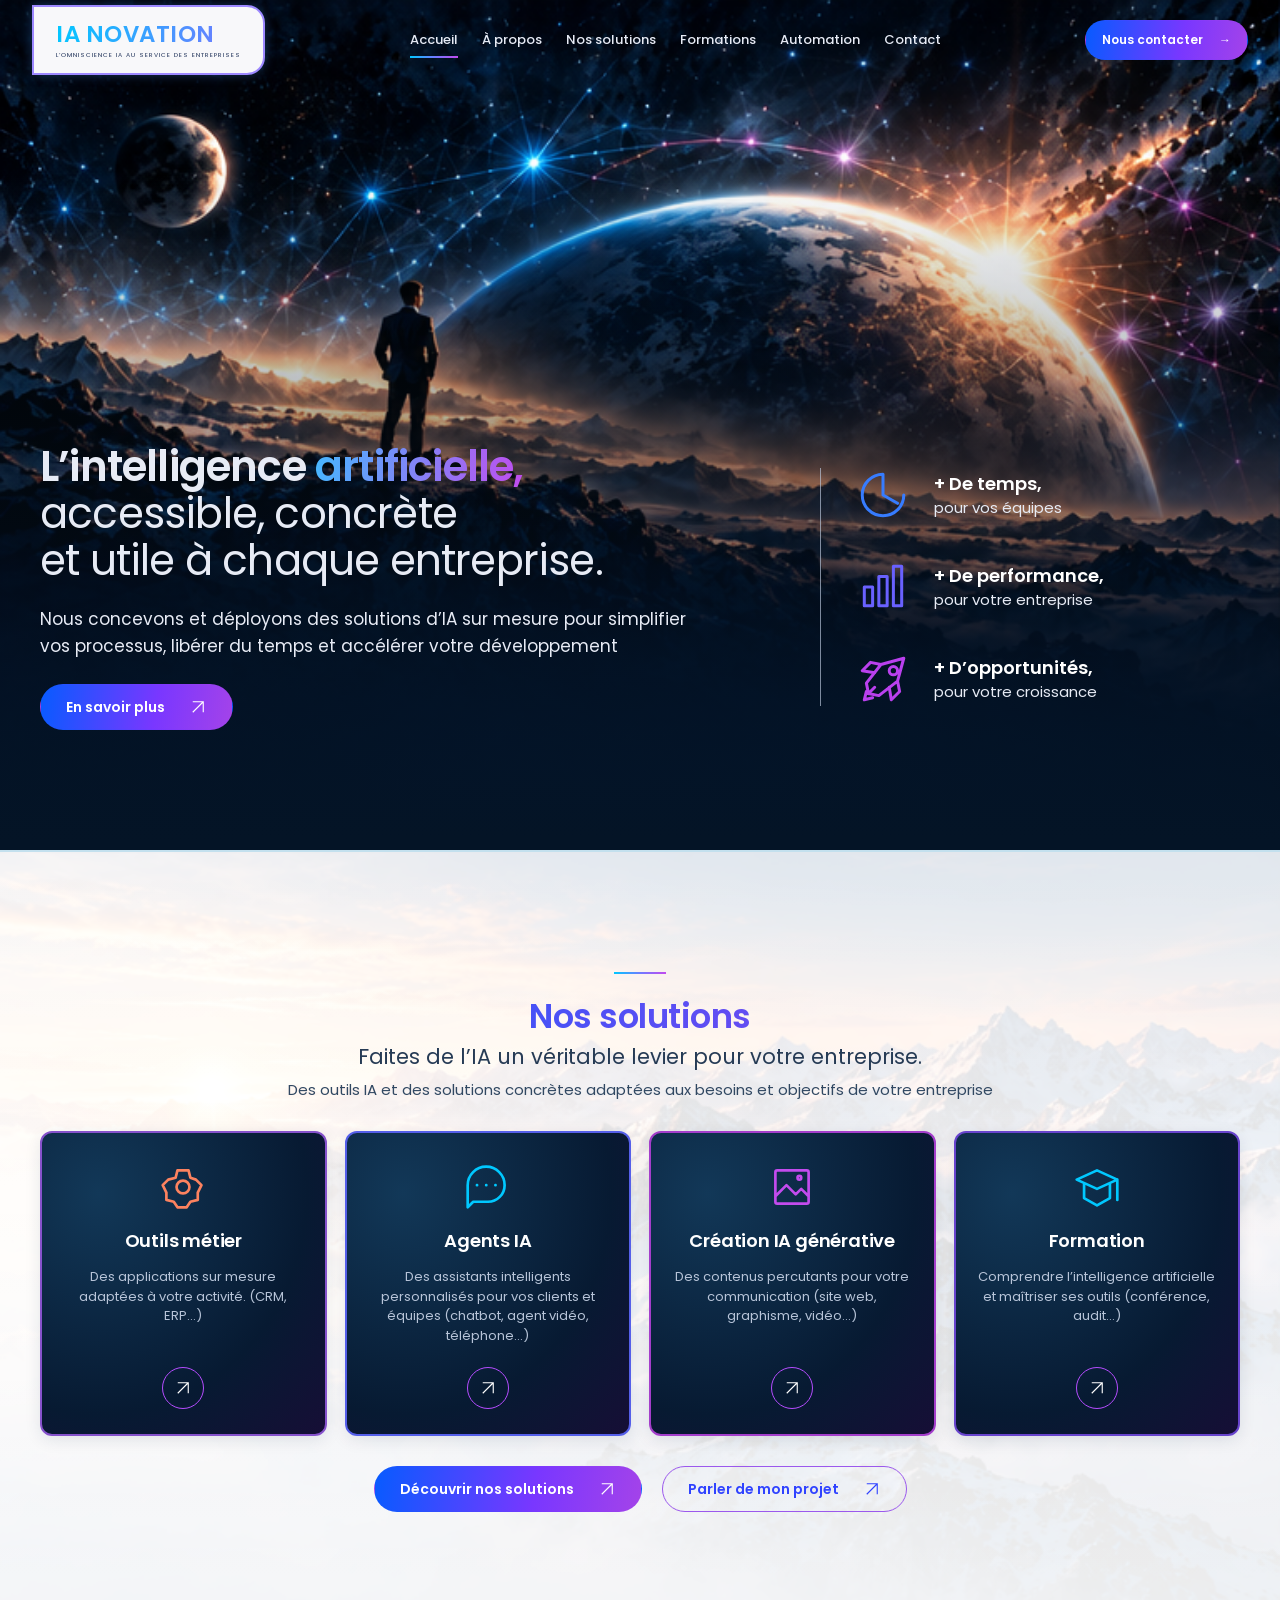
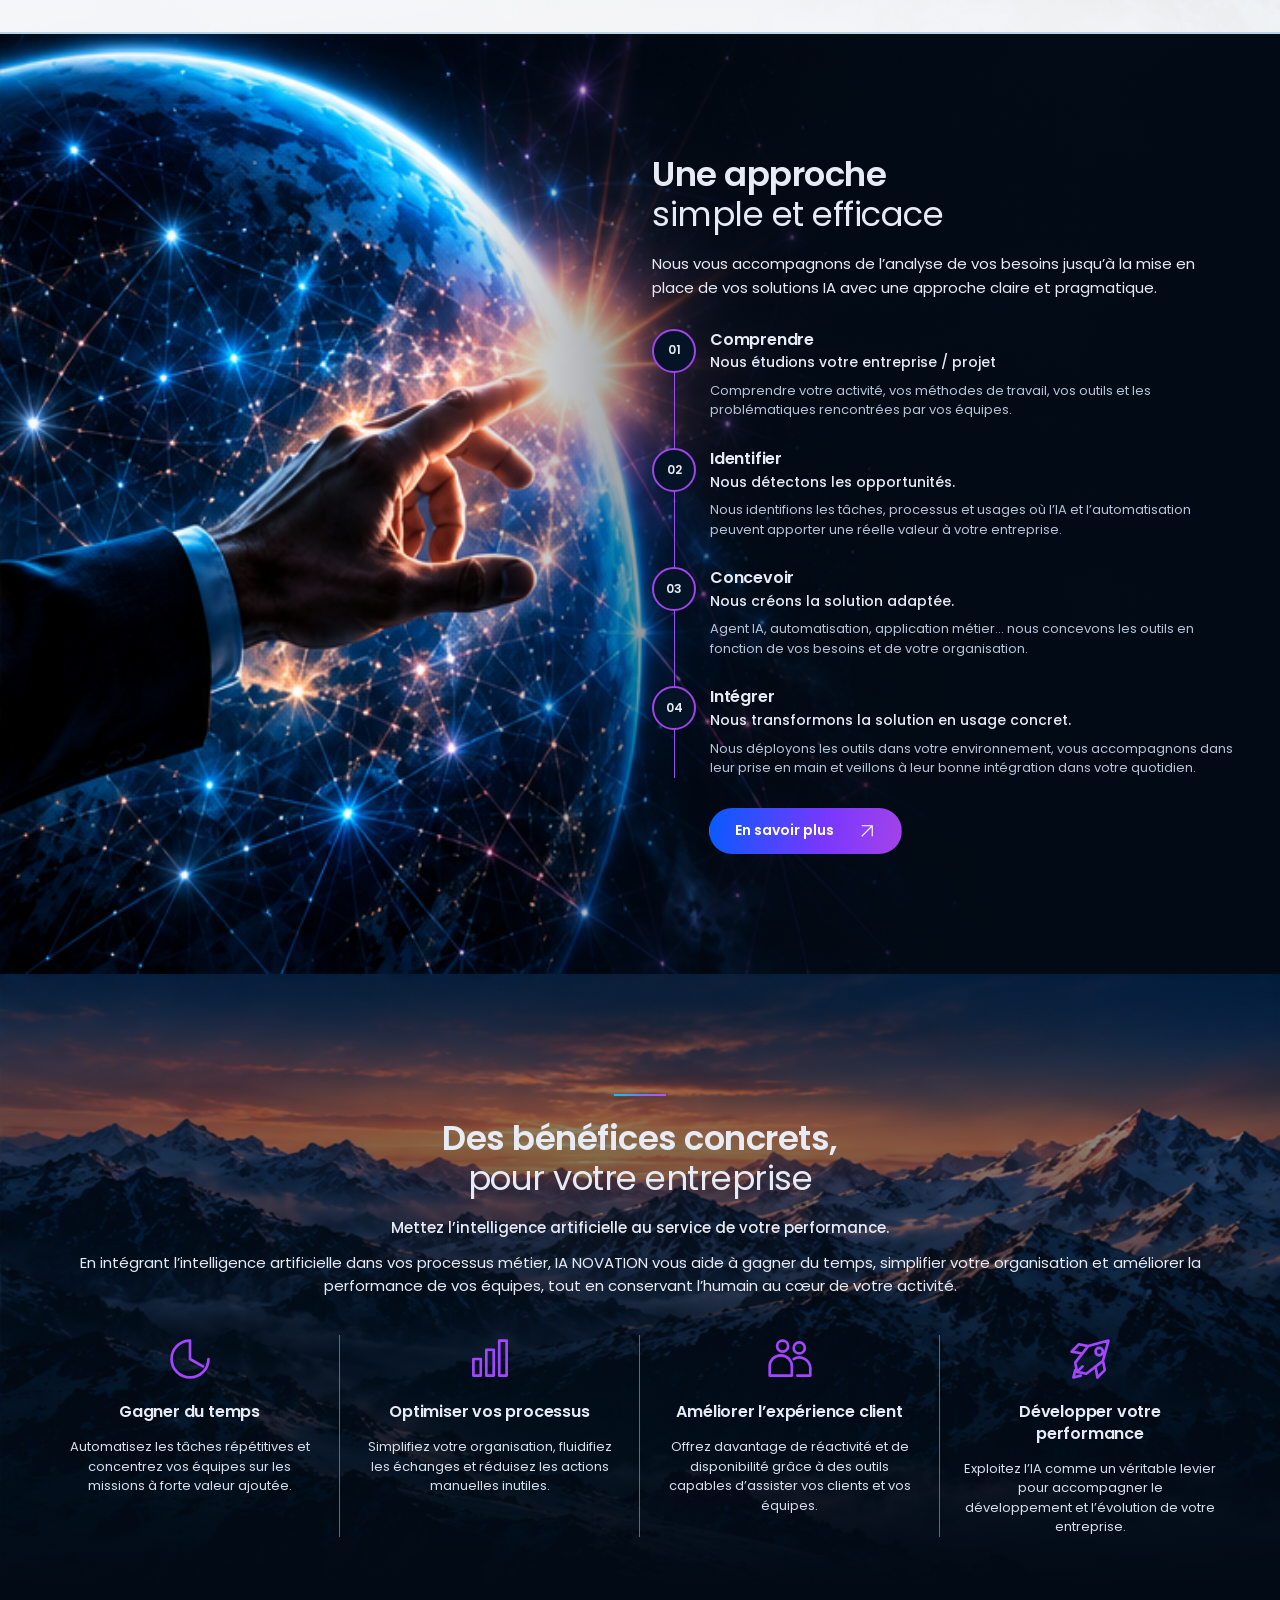
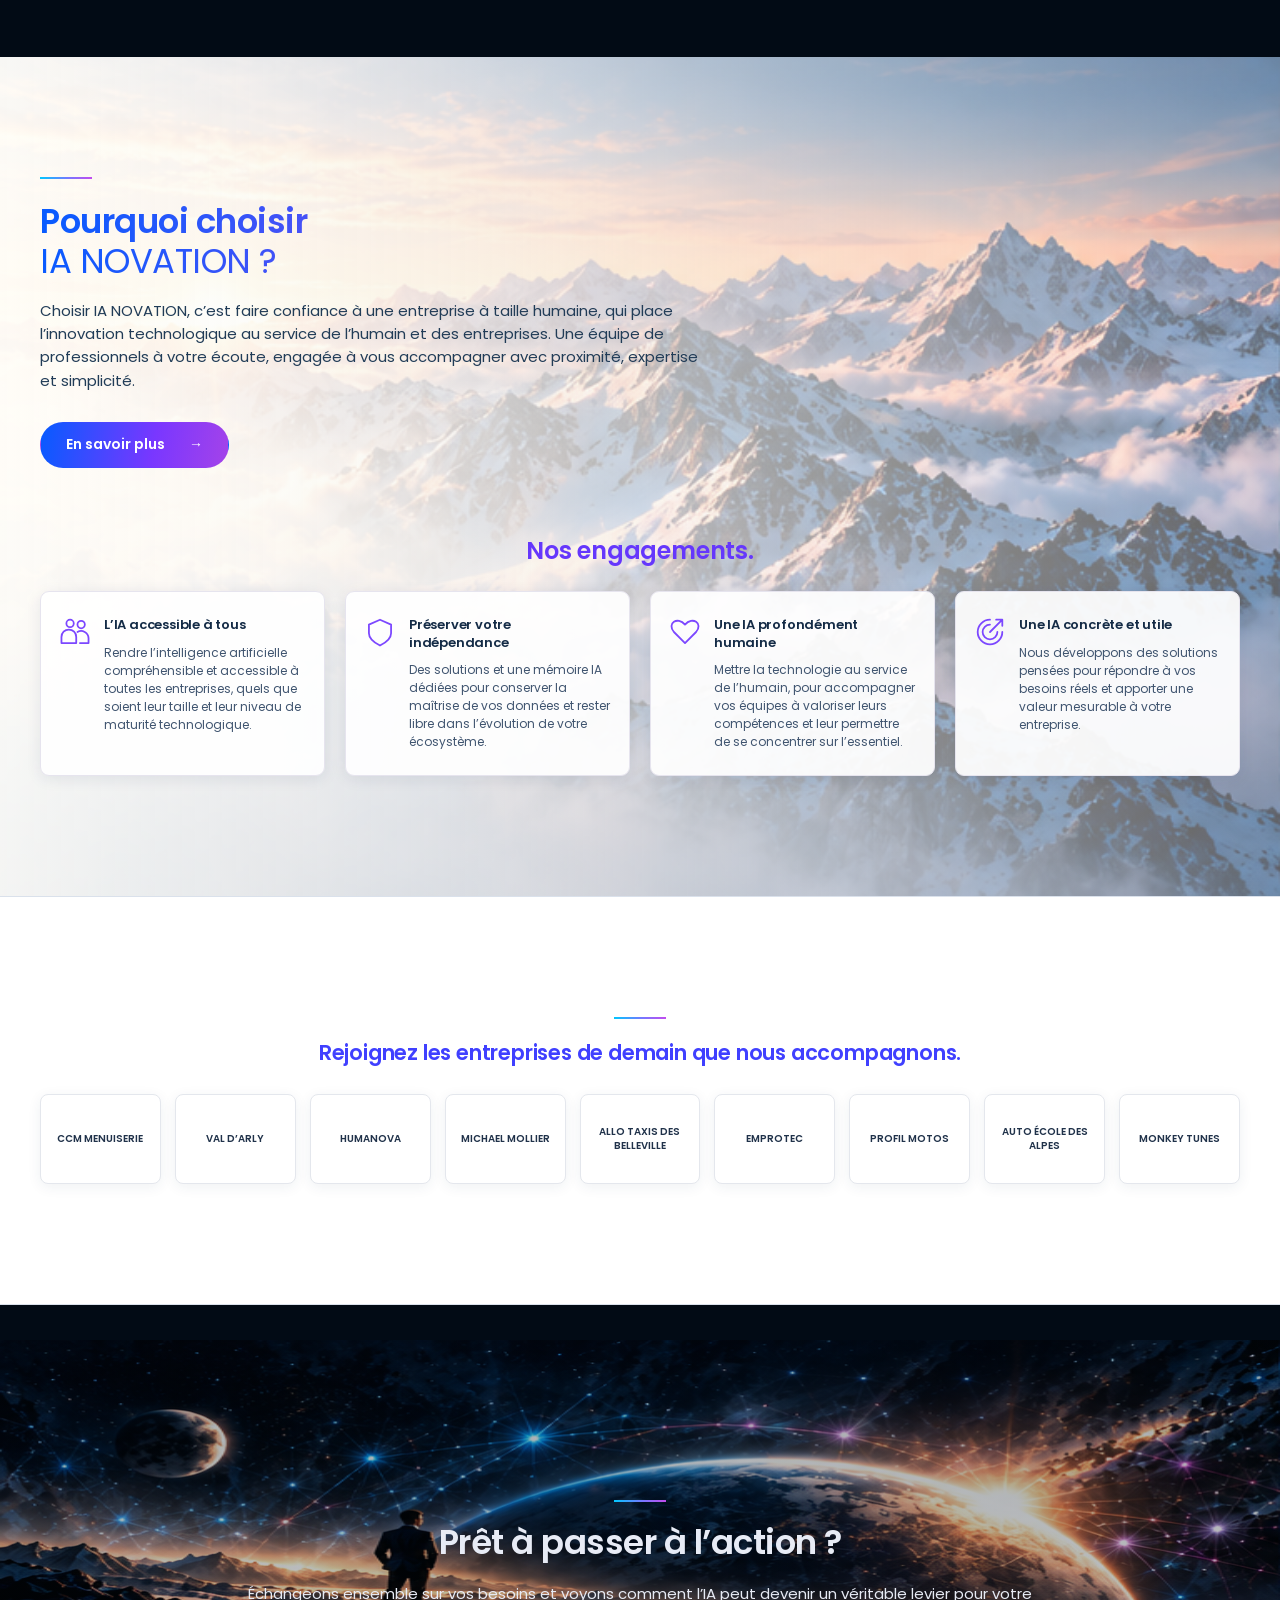
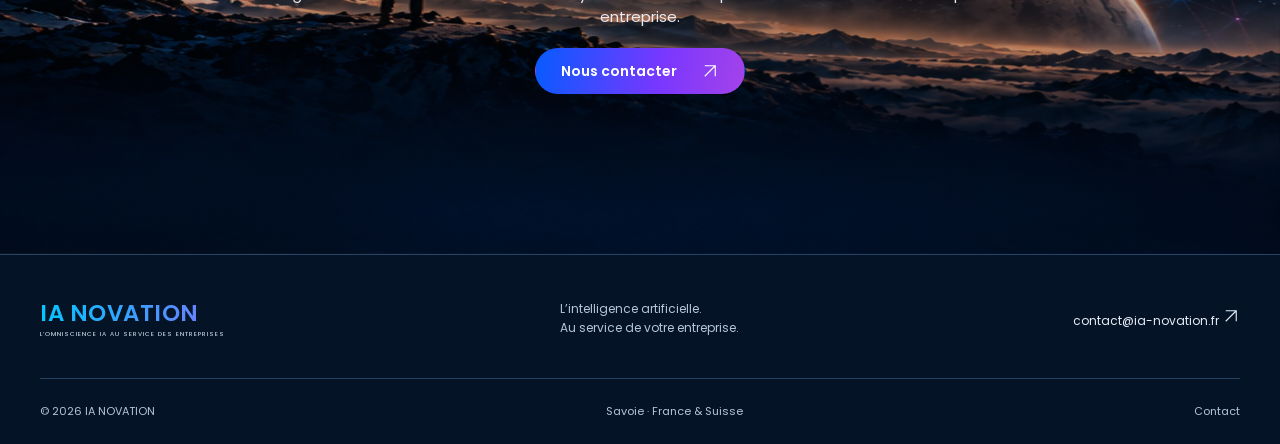
==== index.html @ 4956f812 "Create IA NOVATION website and prepare static hosting" ====
<!doctype html><html lang="fr"><head><meta charset="utf-8"><meta name="viewport" content="width=device-width,initial-scale=1"><meta name="theme-color" content="#041426"><meta name="description" content="IA NOVATION : solutions d’intelligence artificielle, agents IA, applications métier et formations. Une équipe en Savoie pour la France et la Suisse."><title>Accueil — IA NOVATION</title><link rel="icon" href="assets/favicon.svg" type="image/svg+xml"><link rel="stylesheet" href="style.css"><script src="app.js" defer></script></head><body class="home-page"><a class="skip" href="#contenu">Aller au contenu</a><header><div class="header-inner wrap"><a href="index.html" class="brand" aria-label="IA NOVATION — Accueil"><span class="brand-name">IA NOVATION<small>L’OMNISCIENCE IA AU SERVICE DES ENTREPRISES</small></span></a><button class="menu-toggle" aria-expanded="false" aria-controls="navigation">Menu <span aria-hidden="true">☰</span></button><nav id="navigation" aria-label="Navigation principale"><a href="index.html" aria-current="page">Accueil</a><a href="a-propos.html" >À propos</a><a href="solutions.html" >Nos solutions</a><a href="formation.html" >Formations</a><a href="solutions.html#outils">Automation</a><a href="contact.html" >Contact</a></nav><a class="header-cta button" href="contact.html">Nous contacter <span aria-hidden="true">→</span></a></div></header><main id="contenu"><section class="hero wrap"><div class="hero-copy"><div class="hero-text"><h1><strong>L’intelligence <span>artificielle,</span></strong><br>accessible, concrète<br>et utile à chaque entreprise.</h1><p class="lead">Nous concevons et déployons des solutions d’IA sur mesure pour simplifier vos processus, libérer du temps et accélérer votre développement</p><div class="actions"><a class="button " href="a-propos.html">En savoir plus<span><svg aria-hidden="true" viewBox="0 0 24 24" width="18" height="18" fill="none" stroke="currentColor" stroke-width="1.5"><path d="M5 19 19 5M5 5h14v14"/></svg></span></a></div></div><div class="hero-promises"><p><svg class="line-icon" aria-hidden="true" viewBox="-1 -1 26 26" fill="none" stroke="currentColor" stroke-width="1.45" stroke-linecap="round" stroke-linejoin="round"><path d="M22 12a10 10 0 1 1-10-10 M12 2v10l7 4"/></svg><span><b>+ De temps,</b> pour vos équipes</span></p><p><svg class="line-icon" aria-hidden="true" viewBox="-1 -1 26 26" fill="none" stroke="currentColor" stroke-width="1.45" stroke-linecap="round" stroke-linejoin="round"><path d="M3 21V12h4v9H3Z M10 21V7h4v14h-4Z M17 21V2h4v19h-4Z"/></svg><span><b>+ De performance,</b> pour votre entreprise</span></p><p><svg class="line-icon" aria-hidden="true" viewBox="-1 -1 26 26" fill="none" stroke="currentColor" stroke-width="1.45" stroke-linecap="round" stroke-linejoin="round"><path d="M8 16 5 19l-1-5 7-9 11-3-3 11-9 7-5-1 3-3Z M15 8a2 2 0 1 0 4 0 2 2 0 0 0-4 0Z M7 21l-4 1 1-4 M11 5 6 4 2 8l6 1 M19 13l1 5-4 4-1-6"/></svg><span><b>+ D’opportunités,</b> pour votre croissance</span></p></div></div></section><section class="section wrap" id="solutions"><div class="section-heading"><span class="section-rule" aria-hidden="true"></span><h2>Nos solutions</h2><p class="section-subtitle">Faites de l’IA un véritable levier pour votre entreprise.</p></div><p class="intro">Des outils IA et des solutions concrètes adaptées aux besoins et objectifs de votre entreprise</p><div class="solution-grid"><a class="solution-card" href="solutions.html#outils"><svg class="line-icon" aria-hidden="true" viewBox="-1 -1 26 26" fill="none" stroke="currentColor" stroke-width="1.45" stroke-linecap="round" stroke-linejoin="round"><path d="M9 3h6l1 4 3 1 3 3-2 4v4l-4 1-2 3H9l-2-3-4-1v-4L1 11l3-3 4-1 1-4Z M15.5 12a3.5 3.5 0 1 1-7 0 3.5 3.5 0 0 1 7 0Z"/></svg><h3>Outils métier</h3><p>Des applications sur mesure adaptées à votre activité. (CRM, ERP…)</p><span class="circle-arrow"><svg aria-hidden="true" viewBox="0 0 24 24" width="18" height="18" fill="none" stroke="currentColor" stroke-width="1.5"><path d="M5 19 19 5M5 5h14v14"/></svg></span></a><a class="solution-card" href="solutions.html#agents"><svg class="line-icon" aria-hidden="true" viewBox="-1 -1 26 26" fill="none" stroke="currentColor" stroke-width="1.45" stroke-linecap="round" stroke-linejoin="round"><path d="M21 11a9 9 0 0 1-9 9H4l-3 3V11a10 10 0 0 1 20 0Z M6 11h.1 M11 11h.1 M16 11h.1"/></svg><h3>Agents IA</h3><p>Des assistants intelligents personnalisés pour vos clients et équipes (chatbot, agent vidéo, téléphone…)</p><span class="circle-arrow"><svg aria-hidden="true" viewBox="0 0 24 24" width="18" height="18" fill="none" stroke="currentColor" stroke-width="1.5"><path d="M5 19 19 5M5 5h14v14"/></svg></span></a><a class="solution-card" href="solutions.html#creation"><svg class="line-icon" aria-hidden="true" viewBox="-1 -1 26 26" fill="none" stroke="currentColor" stroke-width="1.45" stroke-linecap="round" stroke-linejoin="round"><path d="M4 3h16a1 1 0 0 1 1 1v16a1 1 0 0 1-1 1H4a1 1 0 0 1-1-1V4a1 1 0 0 1 1-1Z M3 17l6-6 5 5 3-3 4 4 M17 7a1 1 0 1 1-2 0 1 1 0 0 1 2 0Z"/></svg><h3>Création IA générative</h3><p>Des contenus percutants pour votre communication (site web, graphisme, vidéo…)</p><span class="circle-arrow"><svg aria-hidden="true" viewBox="0 0 24 24" width="18" height="18" fill="none" stroke="currentColor" stroke-width="1.5"><path d="M5 19 19 5M5 5h14v14"/></svg></span></a><a class="solution-card" href="solutions.html"><svg class="line-icon" aria-hidden="true" viewBox="-1 -1 26 26" fill="none" stroke="currentColor" stroke-width="1.45" stroke-linecap="round" stroke-linejoin="round"><path d="M1 8 12 3l11 5-11 5L1 8Z M5 10v8l7 4 7-4v-8 M23 8v11"/></svg><h3>Formation</h3><p>Comprendre l’intelligence artificielle et maîtriser ses outils (conférence, audit…)</p><span class="circle-arrow"><svg aria-hidden="true" viewBox="0 0 24 24" width="18" height="18" fill="none" stroke="currentColor" stroke-width="1.5"><path d="M5 19 19 5M5 5h14v14"/></svg></span></a></div><div class="actions"><a class="button " href="solutions.html">Découvrir nos solutions<span><svg aria-hidden="true" viewBox="0 0 24 24" width="18" height="18" fill="none" stroke="currentColor" stroke-width="1.5"><path d="M5 19 19 5M5 5h14v14"/></svg></span></a><a class="button secondary" href="contact.html">Parler de mon projet<span><svg aria-hidden="true" viewBox="0 0 24 24" width="18" height="18" fill="none" stroke="currentColor" stroke-width="1.5"><path d="M5 19 19 5M5 5h14v14"/></svg></span></a></div></section><section class="section wrap" id="approche"><div class="approach-copy"><div class="section-heading"><h2><strong>Une approche</strong><br>simple et efficace</h2></div><p class="intro">Nous vous accompagnons de l’analyse de vos besoins jusqu’à la mise en place de vos solutions IA avec une approche claire et pragmatique.</p><div class="cards steps"><article class="card"><span class="step-index">01</span><h3>Comprendre</h3><h4>Nous étudions votre entreprise / projet</h4><p class="card-text">Comprendre votre activité, vos méthodes de travail, vos outils et les problématiques rencontrées par vos équipes.</p></article><article class="card"><span class="step-index">02</span><h3>Identifier</h3><h4>Nous détectons les opportunités.</h4><p class="card-text">Nous identifions les tâches, processus et usages où l’IA et l’automatisation peuvent apporter une réelle valeur à votre entreprise.</p></article><article class="card"><span class="step-index">03</span><h3>Concevoir</h3><h4>Nous créons la solution adaptée.</h4><p class="card-text">Agent IA, automatisation, application métier… nous concevons les outils en fonction de vos besoins et de votre organisation.</p></article><article class="card"><span class="step-index">04</span><h3>Intégrer</h3><h4>Nous transformons la solution en usage concret.</h4><p class="card-text">Nous déployons les outils dans votre environnement, vous accompagnons dans leur prise en main et veillons à leur bonne intégration dans votre quotidien.</p></article></div><div class="actions"><a class="button " href="a-propos.html">En savoir plus<span><svg aria-hidden="true" viewBox="0 0 24 24" width="18" height="18" fill="none" stroke="currentColor" stroke-width="1.5"><path d="M5 19 19 5M5 5h14v14"/></svg></span></a></div></div></section><section class="section wrap" id="benefices"><div class="section-heading"><span class="section-rule" aria-hidden="true"></span><h2><strong>Des bénéfices concrets,</strong><br>pour votre entreprise</h2></div><p class="intro">Mettez l’intelligence artificielle au service de votre performance.</p><p class="intro">En intégrant l’intelligence artificielle dans vos processus métier, IA NOVATION vous aide à gagner du temps, simplifier votre organisation et améliorer la performance de vos équipes, tout en conservant l’humain au cœur de votre activité.</p><div class="cards "><article class="card"><svg class="line-icon" aria-hidden="true" viewBox="-1 -1 26 26" fill="none" stroke="currentColor" stroke-width="1.45" stroke-linecap="round" stroke-linejoin="round"><path d="M22 12a10 10 0 1 1-10-10 M12 2v10l7 4"/></svg><h3>Gagner du temps</h3><p class="card-text">Automatisez les tâches répétitives et concentrez vos équipes sur les missions à forte valeur ajoutée.</p></article><article class="card"><svg class="line-icon" aria-hidden="true" viewBox="-1 -1 26 26" fill="none" stroke="currentColor" stroke-width="1.45" stroke-linecap="round" stroke-linejoin="round"><path d="M3 21V12h4v9H3Z M10 21V7h4v14h-4Z M17 21V2h4v19h-4Z"/></svg><h3>Optimiser vos processus</h3><p class="card-text">Simplifiez votre organisation, fluidifiez les échanges et réduisez les actions manuelles inutiles.</p></article><article class="card"><svg class="line-icon" aria-hidden="true" viewBox="-1 -1 26 26" fill="none" stroke="currentColor" stroke-width="1.45" stroke-linecap="round" stroke-linejoin="round"><path d="M8 8a3 3 0 1 0 0-6 3 3 0 0 0 0 6Z M17 9a3 3 0 1 0 0-6 3 3 0 0 0 0 6Z M1 21v-5a6 6 0 0 1 12 0v5H1Z M14 12a6 6 0 0 1 9 5v4h-7"/></svg><h3>Améliorer l’expérience client</h3><p class="card-text">Offrez davantage de réactivité et de disponibilité grâce à des outils capables d’assister vos clients et vos équipes.</p></article><article class="card"><svg class="line-icon" aria-hidden="true" viewBox="-1 -1 26 26" fill="none" stroke="currentColor" stroke-width="1.45" stroke-linecap="round" stroke-linejoin="round"><path d="M8 16 5 19l-1-5 7-9 11-3-3 11-9 7-5-1 3-3Z M15 8a2 2 0 1 0 4 0 2 2 0 0 0-4 0Z M7 21l-4 1 1-4 M11 5 6 4 2 8l6 1 M19 13l1 5-4 4-1-6"/></svg><h3>Développer votre performance</h3><p class="card-text">Exploitez l’IA comme un véritable levier pour accompagner le développement et l’évolution de votre entreprise.</p></article></div></section><section class="section wrap" id="engagements"><div class="why-intro"><div class="section-heading"><span class="section-rule" aria-hidden="true"></span><h2><strong>Pourquoi choisir</strong><br>IA NOVATION ?</h2></div><p class="intro">Choisir IA NOVATION, c’est faire confiance à une entreprise à taille humaine, qui place l’innovation technologique au service de l’humain et des entreprises. Une équipe de professionnels à votre écoute, engagée à vous accompagner avec proximité, expertise et simplicité.</p><div class="actions"><a class="button" href="a-propos.html">En savoir plus <span aria-hidden="true">→</span></a></div></div><h3 class="subheading">Nos engagements.</h3><div class="cards "><article class="card"><svg class="line-icon" aria-hidden="true" viewBox="-1 -1 26 26" fill="none" stroke="currentColor" stroke-width="1.45" stroke-linecap="round" stroke-linejoin="round"><path d="M8 8a3 3 0 1 0 0-6 3 3 0 0 0 0 6Z M17 9a3 3 0 1 0 0-6 3 3 0 0 0 0 6Z M1 21v-5a6 6 0 0 1 12 0v5H1Z M14 12a6 6 0 0 1 9 5v4h-7"/></svg><h3>L’IA accessible à tous</h3><p class="card-text">Rendre l’intelligence artificielle compréhensible et accessible à toutes les entreprises, quels que soient leur taille et leur niveau de maturité technologique.</p></article><article class="card"><svg class="line-icon" aria-hidden="true" viewBox="-1 -1 26 26" fill="none" stroke="currentColor" stroke-width="1.45" stroke-linecap="round" stroke-linejoin="round"><path d="M12 2 21 6v7c0 5-5 8-9 10-4-2-9-5-9-10V6l9-4Z"/></svg><h3>Préserver votre indépendance</h3><p class="card-text">Des solutions et une mémoire IA dédiées pour conserver la maîtrise de vos données et rester libre dans l’évolution de votre écosystème.</p></article><article class="card"><svg class="line-icon" aria-hidden="true" viewBox="-1 -1 26 26" fill="none" stroke="currentColor" stroke-width="1.45" stroke-linecap="round" stroke-linejoin="round"><path d="M12 21 3 12C-3 5 6-1 12 6c6-7 15-1 9 6l-9 9Z"/></svg><h3>Une IA profondément humaine</h3><p class="card-text">Mettre la technologie au service de l’humain, pour accompagner vos équipes à valoriser leurs compétences et leur permettre de se concentrer sur l’essentiel.</p></article><article class="card"><svg class="line-icon" aria-hidden="true" viewBox="-1 -1 26 26" fill="none" stroke="currentColor" stroke-width="1.45" stroke-linecap="round" stroke-linejoin="round"><path d="M22 12a10 10 0 1 1-10-10 M18 12a6 6 0 1 1-6-6 M12 12 22 2 M17 2h5v5"/></svg><h3>Une IA concrète et utile</h3><p class="card-text">Nous développons des solutions pensées pour répondre à vos besoins réels et apporter une valeur mesurable à votre entreprise.</p></article></div></section><section class="section wrap" id="references"><div class="section-heading"><span class="section-rule" aria-hidden="true"></span><h2>Rejoignez les entreprises de demain que nous accompagnons.</h2></div><div class="partners"><span>CCM MENUISERIE</span><span>VAL D’ARLY</span><span>HUMANOVA</span><span>MICHAEL MOLLIER</span><span>ALLO TAXIS DES BELLEVILLE</span><span>EMPROTEC</span><span>PROFIL MOTOS</span><span>AUTO ÉCOLE DES ALPES</span><span>MONKEY TUNES</span></div></section><section class="cta wrap"><span class="section-rule" aria-hidden="true"></span><h2>Prêt à passer à l’action ?</h2><p class="intro">Échangeons ensemble sur vos besoins et voyons comment l’IA peut devenir un véritable levier pour votre entreprise.</p><a class="button " href="contact.html">Nous contacter<span><svg aria-hidden="true" viewBox="0 0 24 24" width="18" height="18" fill="none" stroke="currentColor" stroke-width="1.5"><path d="M5 19 19 5M5 5h14v14"/></svg></span></a></section></main><footer class="wrap"><div class="footer-top"><a class="brand" href="index.html"><span class="brand-name">IA NOVATION<small>L’OMNISCIENCE IA AU SERVICE DES ENTREPRISES</small></span></a><p>L’intelligence artificielle.<br>Au service de votre entreprise.</p><a href="mailto:contact@ia-novation.fr">contact@ia-novation.fr <svg aria-hidden="true" viewBox="0 0 24 24" width="18" height="18" fill="none" stroke="currentColor" stroke-width="1.5"><path d="M5 19 19 5M5 5h14v14"/></svg></a></div><div class="footer-bottom"><span>© 2026 IA NOVATION</span><span>Savoie · France & Suisse</span><a href="contact.html">Contact</a></div></footer></body></html>
---- style.css ----
@font-face{font-family:Poppins;src:url(assets/poppins-latin-400-normal.woff2) format('woff2');font-weight:400;font-display:swap}@font-face{font-family:Poppins;src:url(assets/poppins-latin-500-normal.woff2) format('woff2');font-weight:500;font-display:swap}@font-face{font-family:Poppins;src:url(assets/poppins-latin-600-normal.woff2) format('woff2');font-weight:600;font-display:swap}
:root{--atlas:url(assets/background-atlas.png);--navy:#041426;--secondary:#071b3c;--text:#e7ebf5;--muted:#b7c4d8;--gradient:linear-gradient(105deg,#00c8ff,#7776ff 55%,#c34bee);--button:linear-gradient(100deg,#075bff,#7937ff 60%,#a443e9)}*{box-sizing:border-box}html{scroll-behavior:smooth;scroll-padding-top:20px}body{margin:0;background:var(--navy);color:var(--text);font:400 15px/1.55 Poppins,sans-serif}a{color:inherit;text-decoration:none}button,input,select,textarea{font:inherit}a,button{-webkit-tap-highlight-color:transparent}a:focus-visible,button:focus-visible,input:focus-visible,select:focus-visible,textarea:focus-visible{outline:3px solid #00c8ff;outline-offset:4px}h1,h2,h3,h4,h5,h6,p{margin:0}h1,h2,h3{font-weight:600;color:inherit}h1{font-size:42px;line-height:1.12;letter-spacing:-.8px}h2{font-size:34px;line-height:1.18;letter-spacing:-.5px}h3{font-size:18px;line-height:1.35;letter-spacing:-.2px}h4{font-weight:500;font-size:16px;line-height:1.4}h5{font-size:14px;font-weight:600;line-height:1.4}h6{font-size:12px;font-weight:600;letter-spacing:1.5px;line-height:1.4}h1 span{background:var(--gradient);background-clip:text;color:transparent}p{color:var(--muted)}.wrap{width:min(1200px,calc(100% - 80px));margin-inline:auto}.skip{position:absolute;top:-100px;left:20px;z-index:20;background:white;color:#041426;padding:12px}.skip:focus{top:12px}header{height:80px;background:#041426;position:relative;z-index:5}.header-inner{height:100%;display:flex;align-items:center;justify-content:space-between;gap:24px}.brand{font-size:23px;font-weight:600;line-height:1.15;letter-spacing:.5px;display:block;flex-shrink:0}.brand-name{background:var(--gradient);background-clip:text;color:transparent}.brand small{display:block;font-size:6px;font-weight:500;letter-spacing:1px;color:#465576;margin-top:5px}.header-inner>.brand{background:#f8f8fa;border:2px solid #9d88ff;border-radius:0 18px 18px 0;padding:14px 22px;box-shadow:0 0 12px #3b95fc55}nav{display:flex;gap:25px;align-items:center;height:100%}nav a{font-size:13px;font-weight:500;line-height:1.2;color:#e7ebf5;position:relative;padding:25px 0}nav a[aria-current]:after{content:'';position:absolute;bottom:15px;left:0;right:0;height:2px;background:var(--gradient)}nav a:hover{color:white}.button{display:inline-flex;align-items:center;justify-content:center;gap:24px;min-height:46px;max-width:100%;padding:13px 25px;font-size:14px;line-height:1.2;font-weight:600;color:white;border:1px solid transparent;border-radius:28px;background:var(--button);cursor:pointer;transition:filter .15s,transform .15s;white-space:normal}.button:hover{filter:brightness(1.1);transform:translateY(-2px)}.button:disabled{cursor:default;opacity:.55;transform:none;filter:none}.button>span{display:inline-flex;flex-shrink:0}.secondary{background:transparent;border-color:#8f64ed}.header-cta.button{font-size:12px;padding:10px 16px;gap:16px;min-height:40px;flex-shrink:0}.menu-toggle{display:none}.hero{height:770px;padding-block:120px;display:flex;align-items:center;justify-content:center;text-align:center}.hero-copy{width:100%;max-width:950px}.eyebrow{font-size:12px;line-height:1.4;letter-spacing:3px;font-weight:600;display:flex;gap:14px;align-items:center;margin-bottom:24px;color:inherit}.eyebrow:before,.section-rule{content:'';display:block;width:52px;height:2px;background:var(--gradient);flex-shrink:0}.hero .eyebrow{justify-content:center}.hero .lead{margin:24px auto 0;max-width:810px;font-size:17px;line-height:1.55;color:#e7ebf5}.hero-description{font-size:17px;line-height:1.55;max-width:800px;margin:24px auto 0}.hero-description:empty{display:none}.actions{display:flex;align-items:center;flex-wrap:wrap;gap:20px;margin-top:30px}.hero .actions{justify-content:center}.section{padding-block:120px;border-bottom:1px solid #274361}.section-heading{margin-bottom:18px}.section .intro{font-size:17px;line-height:1.55;max-width:950px;margin-top:16px}.cards{display:grid;grid-template-columns:repeat(4,minmax(0,1fr));gap:20px;margin-top:38px}.card{padding:26px;border:1px solid #28415e;border-radius:10px;background:#071b3c}.card h3{margin-bottom:14px}.card h4{margin-bottom:16px}.card p{font-size:13px;line-height:1.5;margin-top:12px}.card .button{margin-top:24px}.card ul{padding-left:18px;margin:24px 0 0}.card li{font-size:13px;line-height:1.5;color:var(--muted);padding-bottom:12px}.feature-panel{padding:32px;border:1px solid #2a4467;border-radius:10px;background:#071b3c;margin-top:30px}.feature-panel p{margin-top:18px}.feature-panel .intro{font-size:15px}.programs{grid-template-columns:repeat(3,minmax(0,1fr))}.programs .card{display:flex;flex-direction:column}.programs .button{align-self:flex-start;margin-top:auto}.programs ul{margin-bottom:24px}.subheading{margin-top:40px}.training-benefits{display:grid;grid-template-columns:repeat(4,1fr);gap:25px;margin-top:40px}.training-benefits strong{display:block;color:#a44aff;font-size:36px;line-height:1.3}.training-benefits span{font-size:14px}.cta{height:550px;padding-block:120px;text-align:center;display:flex;flex-direction:column;align-items:center;justify-content:center;gap:20px;border-bottom:1px solid #274361;background:linear-gradient(#04142688,#04142666),var(--atlas) left top/200% 200%}.cta h2{max-width:900px}.cta p:not(.eyebrow){max-width:850px;color:#e7ebf5}.cta .eyebrow{margin:0}.cta-benefits{list-style:none;display:flex;justify-content:center;flex-wrap:wrap;gap:8px 24px;font-size:13px;margin:0;padding:0}.contact-grid{display:grid;grid-template-columns:1fr 1.1fr;gap:65px}.contact-detail{margin-top:32px}.contact-detail h3{font-size:14px;margin-bottom:10px}.contact-detail a{color:#57ceff}.contact-detail p{font-size:14px}.contact-grid .feature-panel{margin:0}form label{display:block;font-size:13px;margin-top:20px}input,select,textarea{display:block;width:100%;min-width:0;background:#041426;border:1px solid #38526f;color:white;padding:12px;margin-top:8px;border-radius:6px}textarea{resize:vertical}.form-row{display:grid;grid-template-columns:1fr 1fr;gap:16px}form .button{margin-top:24px}form p,form small{font-size:12px}form h3{margin-bottom:16px}form .form-note{margin-top:10px}#form-status{margin-top:20px;color:#8ee4f7}footer{padding-block:60px 0}.footer-top{display:flex;align-items:center;justify-content:space-between;gap:30px;padding-bottom:40px}.footer-top .brand small{color:#bbc8da}.footer-top p,.footer-top>a:last-child{font-size:12px}.footer-bottom{display:flex;justify-content:space-between;gap:18px;padding-block:24px;border-top:1px solid #274361;font-size:11px;color:#b7c4d8}.line-icon{width:48px;height:48px;display:block;color:#a445ff}.section-rule{margin:0 auto 22px}
/* Homepage composition follows the supplied full-page mockup. */
.home-page{position:relative}.home-page:before{content:'';position:absolute;top:0;left:0;width:100%;height:850px;z-index:-1;background:linear-gradient(0deg,#041426 1%,#04142688 30%,transparent 80%),var(--atlas) left top/200% 200%;pointer-events:none}.home-page header{background:transparent}.home-page header .wrap{width:calc(100% - 64px);max-width:1360px}.home-page .header-inner{gap:18px}.home-page nav{gap:24px}.home-page .hero{padding-top:220px;padding-bottom:120px;align-items:flex-end;text-align:left}.home-page .hero-copy{display:grid;grid-template-columns:minmax(0,1.75fr) minmax(0,1fr);gap:45px;max-width:none;align-items:center}.home-page .hero h1{font-weight:400}.home-page .hero h1 strong{font-weight:600}.home-page .hero h1 span{background:linear-gradient(100deg,#45b8ff,#c34bee);background-clip:text}.home-page .hero .lead{font-size:17px;line-height:1.55;max-width:680px;margin:22px 0 0;color:#e7ebf5}.home-page .hero .actions{justify-content:flex-start;margin-top:25px}.hero-promises{border-left:1px solid #bbc7dcaa;padding-left:35px;display:flex;flex-direction:column;gap:38px}.hero-promises p{display:flex;align-items:center;gap:24px;font-size:15px;line-height:1.5;color:#e7ebf5}.hero-promises b{display:block;font-weight:600;color:white;font-size:18px}.hero-promises .line-icon{width:54px;height:54px;flex-shrink:0}.hero-promises p:first-child .line-icon{color:#367cff}.hero-promises p:nth-child(2) .line-icon{color:#6961ff}.hero-promises p:last-child .line-icon{color:#ba40ee}.home-page .section.wrap{width:100%;max-width:none;padding:120px max(40px,calc((100% - 1200px)/2));margin:0;border:0}.home-page .section-heading{text-align:center}.home-page .section-heading .eyebrow{justify-content:center}.home-page #solutions{color:#10233f;background:linear-gradient(#ffffffdf,#ffffffed),var(--atlas) left bottom/200% 200%;border-top:2px solid #c3e0ee;border-bottom:2px solid #b4d6e8}.home-page #solutions .section-heading h2{background:linear-gradient(100deg,#075bff,#a443e9);background-clip:text;color:transparent;margin:0 0 6px}.section-subtitle{font-size:21px;line-height:1.4;color:#263b55}.home-page #solutions>.intro{text-align:center;font-size:15px;max-width:none;margin-top:0;color:#314862}.home-page #solutions .section-heading{margin-bottom:6px}.solution-grid{display:grid;grid-template-columns:repeat(4,minmax(0,1fr));gap:18px;margin-top:30px}.solution-card{min-height:300px;display:flex;flex-direction:column;align-items:center;position:relative;padding:30px 20px 25px;color:#fff;background:radial-gradient(ellipse at 20% 20%,#123858,#071a32 65%,#160e36);border:2px solid #8652cb;border-radius:12px;box-shadow:0 4px 16px #1629471a;transition:transform .2s}.solution-card:nth-child(2){border-color:#555fe9}.solution-card:nth-child(3){border-color:#a43ecb}.solution-card:nth-child(4){border-color:#6844cd}.solution-card:hover{transform:translateY(-4px)}.solution-card .line-icon{color:#00c8ff;margin-bottom:18px}.solution-card:first-child .line-icon{color:#fc825f}.solution-card:nth-child(3) .line-icon{color:#c34bee}.solution-card h3{text-align:center;margin-bottom:14px}.solution-card p{text-align:center;font-size:13px;line-height:1.5;margin-bottom:22px}.circle-arrow{display:flex;align-items:center;justify-content:center;width:42px;height:42px;border:1px solid #b54cff;border-radius:50%;margin-top:auto}.home-page #solutions>.actions{justify-content:center}.home-page #solutions .secondary{color:#3043ff;border-color:#9b58ed}.home-page #approche{background:linear-gradient(90deg,transparent 35%,#020b15bb 62%,#020b15ec),var(--atlas) right top/200% 200%;min-height:930px}.approach-copy{width:49%;margin-left:auto}.home-page #approche .section-heading{text-align:left}.home-page #approche h2{font-weight:400}.home-page #approche h2 strong{font-weight:600}.home-page #approche .intro{font-size:15px;margin-top:0;color:#e7ebf5}.steps{display:flex;flex-direction:column;gap:28px;margin:30px 0 0 22px;border-left:1px solid #9950f1;padding:0 0 0 35px}.steps .card{position:relative;background:none;border:0;border-radius:0;padding:0}.steps .card h3{font-size:16px;margin-bottom:3px}.steps .card h4{font-size:14px;margin-bottom:8px}.steps .card p{font-size:13px;margin-top:0;color:#b7c4d8}.step-index{position:absolute;top:0;left:-58px;width:44px;height:44px;border:2px solid #a044eb;border-radius:50%;display:grid;place-items:center;background:#041426;font-size:12px;font-weight:600}.home-page #approche .actions{padding-left:57px}.home-page #benefices{background:linear-gradient(#04142644,#020b15 90%),var(--atlas) right bottom/200% 200%;text-align:center}.home-page #benefices h2{font-weight:400}.home-page #benefices strong{font-weight:600}.home-page #benefices>.intro{max-width:1150px;margin:12px auto 0;font-size:15px;color:#e7ebf5}.home-page #benefices>.intro:first-of-type{font-weight:500}.home-page #benefices .cards{gap:0;margin-top:38px}.home-page #benefices .card{border:0;border-right:1px solid #586d85;border-radius:0;background:transparent;padding:0 24px}.home-page #benefices .card:last-child{border:0}.home-page #benefices .line-icon{margin:0 auto 18px}.home-page #benefices .card h3{font-size:16px}.home-page #benefices .card p{color:#d7dfec}.home-page #engagements{background:linear-gradient(90deg,#fffefaed,#f8f8f7c7 40%,#ffffff60),var(--atlas) left bottom/200% 200%;color:#142b46}.why-intro{width:55%;min-height:310px}.home-page #engagements .section-heading{text-align:left}.home-page #engagements .section-rule{margin-left:0}.home-page #engagements h2{background:linear-gradient(100deg,#075bff,#a443e9);background-clip:text;color:transparent;font-weight:400}.home-page #engagements h2 strong{font-weight:600}.home-page #engagements .intro{font-size:15px;color:#213c57;margin-top:0}.home-page #engagements .subheading{color:#6537fc;text-align:center;font-size:24px;margin:48px 0 0}.home-page #engagements .cards{margin-top:24px}.home-page #engagements .card{background:#ffffffed;border:1px solid #e6e4ee;box-shadow:0 3px 15px #09284c16;border-radius:9px;padding:24px 18px;display:grid;grid-template-columns:35px 1fr;gap:10px;align-content:start}.home-page #engagements .line-icon{width:32px;height:32px;grid-row:span 2;color:#7c47ff}.home-page #engagements .card h3{font-size:13px;margin:0}.home-page #engagements .card p{font-size:12px;grid-column:2;margin:0;color:#405570}.home-page #references{background:#fff;color:#4040ff;text-align:center;border-block:1px solid #dae1eb}.home-page #references h2{font-size:21px;letter-spacing:-.2px}.partners{display:grid;grid-template-columns:repeat(9,minmax(0,1fr));gap:14px;margin-top:28px}.partners span{display:flex;align-items:center;justify-content:center;min-height:90px;padding:12px 7px;background:#fff;border:1px solid #e4e7ed;box-shadow:0 3px 14px #22374e12;border-radius:8px;color:#20324a;font-size:10px;font-weight:600;line-height:1.4}.home-page .cta{width:100%;max-width:none;padding-inline:40px;background:linear-gradient(#020b1555,#020b1533),var(--atlas) left top/200% 200%;border-top:35px solid #020b15}.home-page .cta .section-rule{margin:0}.home-page footer{padding-top:45px}
@media(min-width:1600px){.wrap{width:min(1280px,calc(100% - 120px))}.home-page .section.wrap{padding-inline:max(60px,calc((100% - 1280px)/2))}}
@media(max-width:1199px){h1{font-size:36px}h2{font-size:30px}h3{font-size:17px}.wrap{width:calc(100% - 48px)}nav{gap:20px}.header-cta.button{display:none}.home-page header .wrap{width:calc(100% - 32px)}.brand{font-size:19px}.header-inner>.brand{padding:12px}.home-page nav{gap:17px}.home-page .hero-copy{gap:30px;grid-template-columns:minmax(0,1.75fr) minmax(0,1fr)}.hero-promises{padding-left:24px}.hero-promises p{gap:15px;font-size:13px}.hero-promises b{font-size:16px}.hero-promises .line-icon{width:40px;height:40px}.home-page .hero .lead{font-size:15px}.home-page .section.wrap{padding-inline:24px}.solution-grid{gap:12px}.solution-card{padding:24px 14px}.solution-card h3{font-size:16px}.solution-card p{font-size:12px}.cards{grid-template-columns:repeat(2,minmax(0,1fr))}.programs{grid-template-columns:1fr}.home-page #benefices .cards{grid-template-columns:repeat(4,minmax(0,1fr))}.home-page #benefices .card{padding-inline:16px}.home-page #benefices .card h3{font-size:14px}.home-page #benefices .card p{font-size:12px}.partners{grid-template-columns:repeat(5,minmax(0,1fr))}.contact-grid{gap:30px}.why-intro{width:65%}.home-page #engagements .cards{grid-template-columns:repeat(4,minmax(0,1fr))}.home-page #engagements .card{display:block;padding:18px 14px}.home-page #engagements .line-icon{margin-bottom:16px}.home-page #engagements .card h3{margin-bottom:12px}.home-page #engagements .card p{font-size:11px}}
@media(max-width:767px){h1{font-size:30px;line-height:1.12}h2{font-size:26px}h3{font-size:17px}body{font-size:14px}.wrap{width:calc(100% - 40px)}.brand{font-size:19px}.brand small{font-size:5px;letter-spacing:.6px}.menu-toggle{display:flex;align-items:center;gap:12px;padding:9px 14px;background:#041426cc;border:1px solid #5f6b86;border-radius:24px;color:white;font-size:12px}nav{display:none;position:absolute;top:80px;left:0;right:0;background:#071b3c;height:auto;padding:16px 20px;border-block:1px solid #2c4768;box-shadow:0 15px 30px #0005}nav.open{display:flex;flex-direction:column;align-items:stretch;gap:0}nav a{padding:14px}nav a[aria-current]:after{bottom:7px;left:14px;right:auto;width:35px}.hero{height:auto;min-height:770px;padding-block:120px}.hero .lead,.hero-description{font-size:16px}.eyebrow{font-size:11px;letter-spacing:2px}.section{padding-block:120px}.section .intro{font-size:15px}.cards,.solution-grid{grid-template-columns:1fr}.button{font-size:14px;padding:13px 24px}.cta{height:auto;min-height:550px;padding-block:120px}.cta h2{font-size:26px}.contact-grid{grid-template-columns:1fr;gap:45px}.form-row{grid-template-columns:1fr;gap:0}.feature-panel{padding:24px}.training-benefits{grid-template-columns:repeat(2,1fr)}.training-benefits strong{font-size:30px}.footer-top{flex-direction:column;align-items:flex-start;gap:24px}.footer-bottom{flex-wrap:wrap}.home-page .hero{min-height:770px;padding:220px 0 120px;align-items:flex-end}.home-page .hero-copy{grid-template-columns:1fr;gap:36px}.home-page .hero h1{font-size:30px}.home-page .hero h1 br:last-child{display:none}.home-page:before{height:1100px;background-size:auto 200%;background-position:18% top}.home-page .hero .lead{font-size:15px}.hero-promises{border-left:0;border-top:1px solid #b7c4d866;padding:28px 0 0;gap:22px}.hero-promises p{gap:20px;font-size:13px}.hero-promises b{font-size:16px}.hero-promises .line-icon{width:36px;height:36px}.home-page .section.wrap{padding:120px 20px}.home-page #solutions .section-subtitle{font-size:18px}.home-page #solutions>.intro{font-size:14px;margin-top:16px}.solution-grid{grid-template-columns:repeat(2,minmax(0,1fr));gap:14px}.solution-card{padding:24px 12px;min-height:300px}.solution-card h3{font-size:16px}.solution-card p{font-size:12px}.solution-card .line-icon{width:40px;height:40px}.home-page #solutions .actions{gap:14px}.home-page #approche{background:linear-gradient(#020b15b0,#020b15ed 50%),var(--atlas) right top/200% 200%;min-height:0}.approach-copy{width:100%}.home-page #approche .intro{font-size:14px}.steps{padding-left:32px;gap:28px}.steps .card{padding:0}.step-index{left:-55px}.home-page #approche .actions{padding-left:54px}.home-page #benefices>.intro{font-size:14px}.home-page #benefices .cards{grid-template-columns:repeat(2,minmax(0,1fr));row-gap:35px}.home-page #benefices .card{padding-inline:12px}.home-page #benefices .card:nth-child(2){border:0}.home-page #benefices .card h3{font-size:15px}.home-page #benefices .card p{font-size:12px}.why-intro{width:100%;min-height:0}.home-page #engagements{background:linear-gradient(#fffffff0,#ffffffe0),var(--atlas) left bottom/200% 200%}.home-page #engagements .subheading{font-size:22px}.home-page #engagements .cards{grid-template-columns:1fr}.home-page #engagements .card{display:grid;grid-template-columns:34px 1fr;padding:24px;gap:10px 14px}.home-page #engagements .card h3{font-size:14px;margin:0}.home-page #engagements .card p{font-size:13px}.home-page #references h2{font-size:18px}.partners{grid-template-columns:repeat(3,minmax(0,1fr));gap:12px}.partners span{font-size:9px}.home-page .cta{padding:120px 20px;height:auto;min-height:550px;border-top-width:25px}.home-page .cta p{font-size:14px}.home-page .header-inner>.brand{border-radius:0 12px 12px 0;padding:10px}.home-page .header-inner{gap:12px}.home-page header .wrap{width:calc(100% - 24px)}}
@media(max-width:359px){.solution-grid{grid-template-columns:1fr}.home-page .hero h1{font-size:28px}}
@media(prefers-reduced-motion:reduce){html{scroll-behavior:auto}*,*:before,*:after{transition:none!important}}
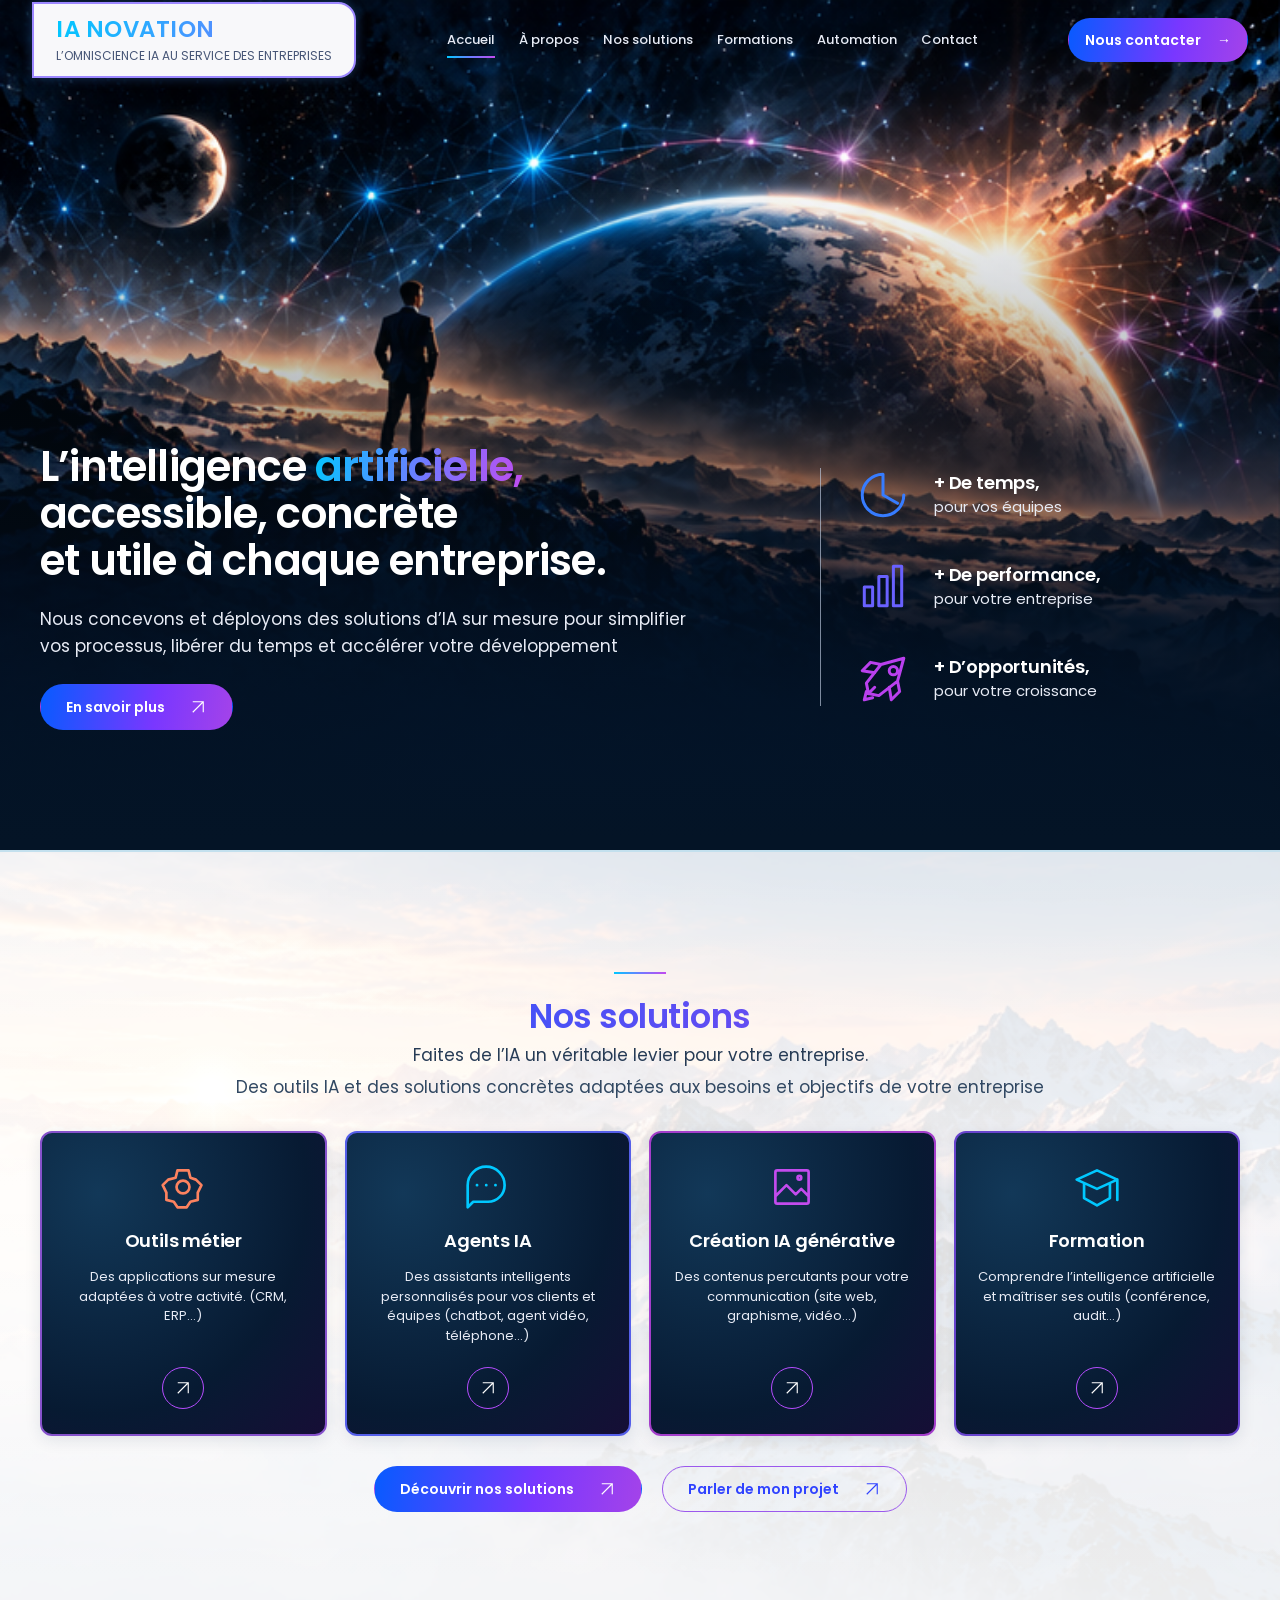
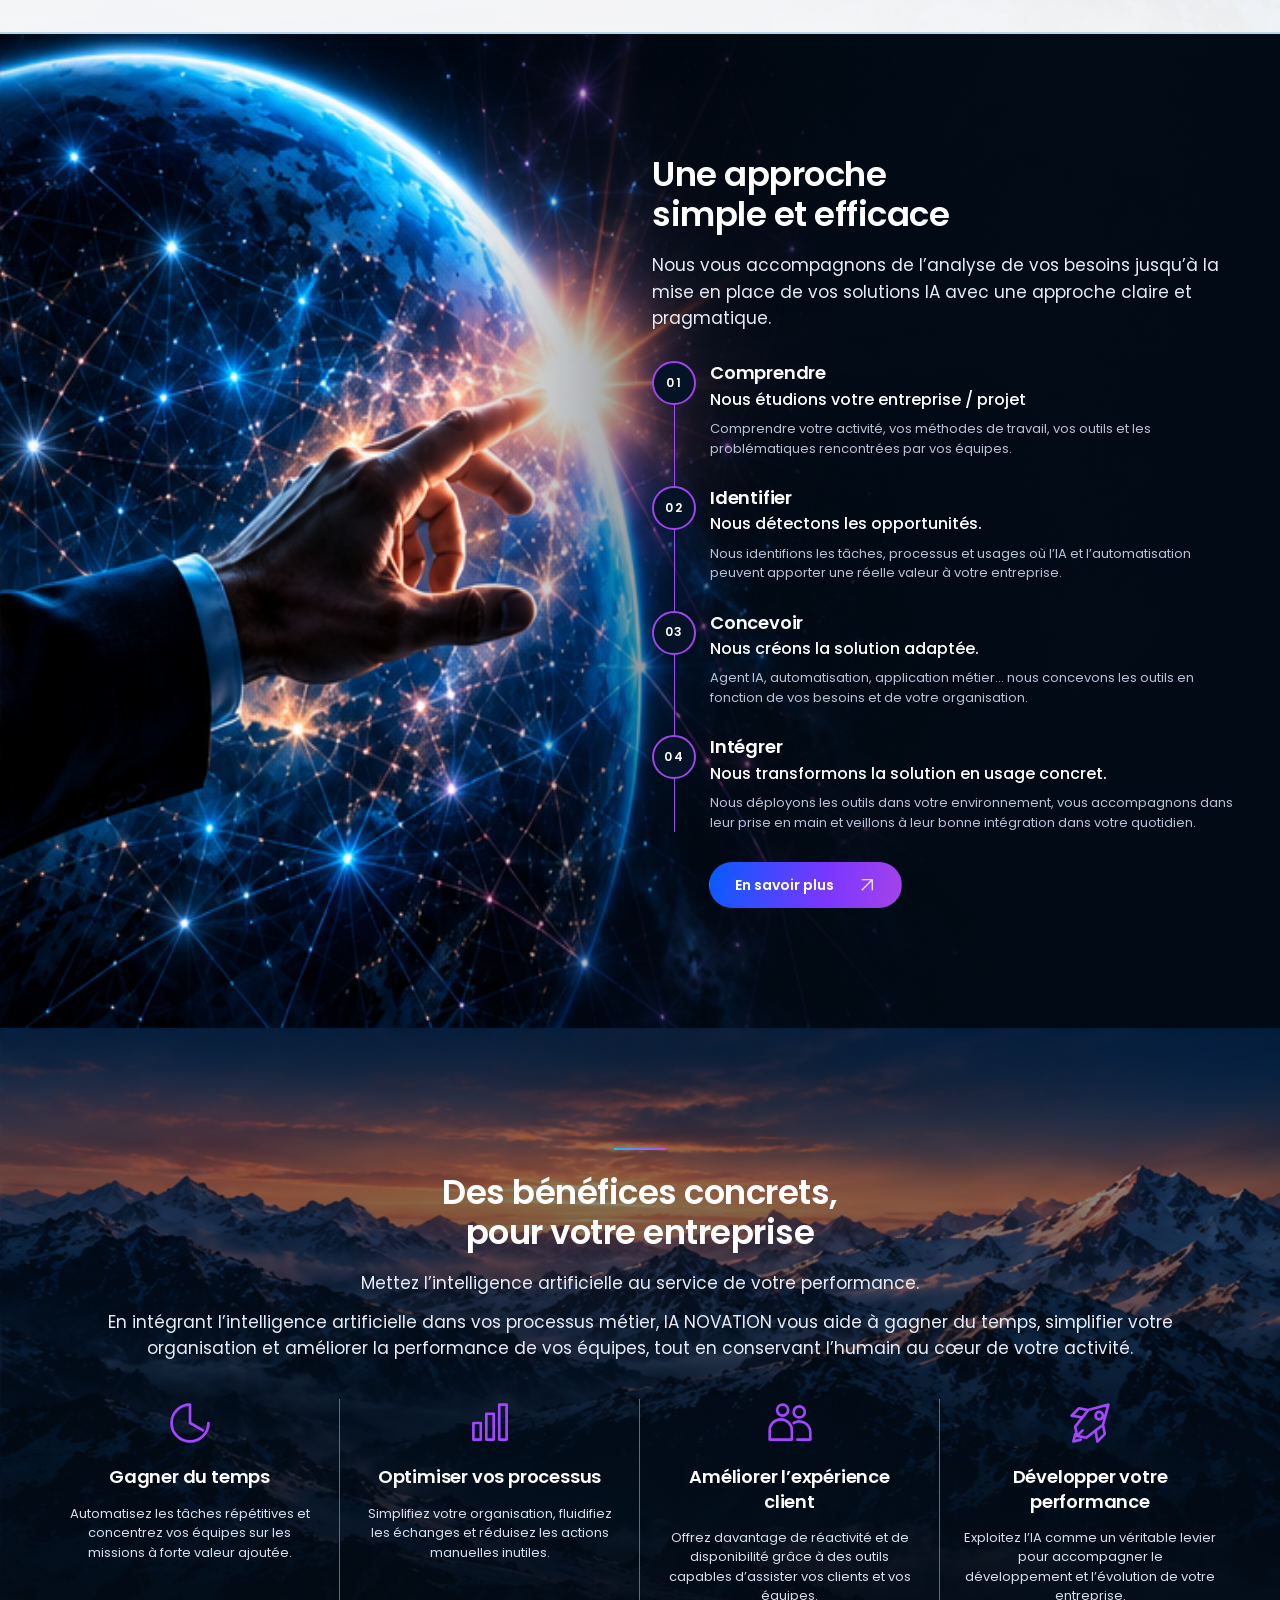
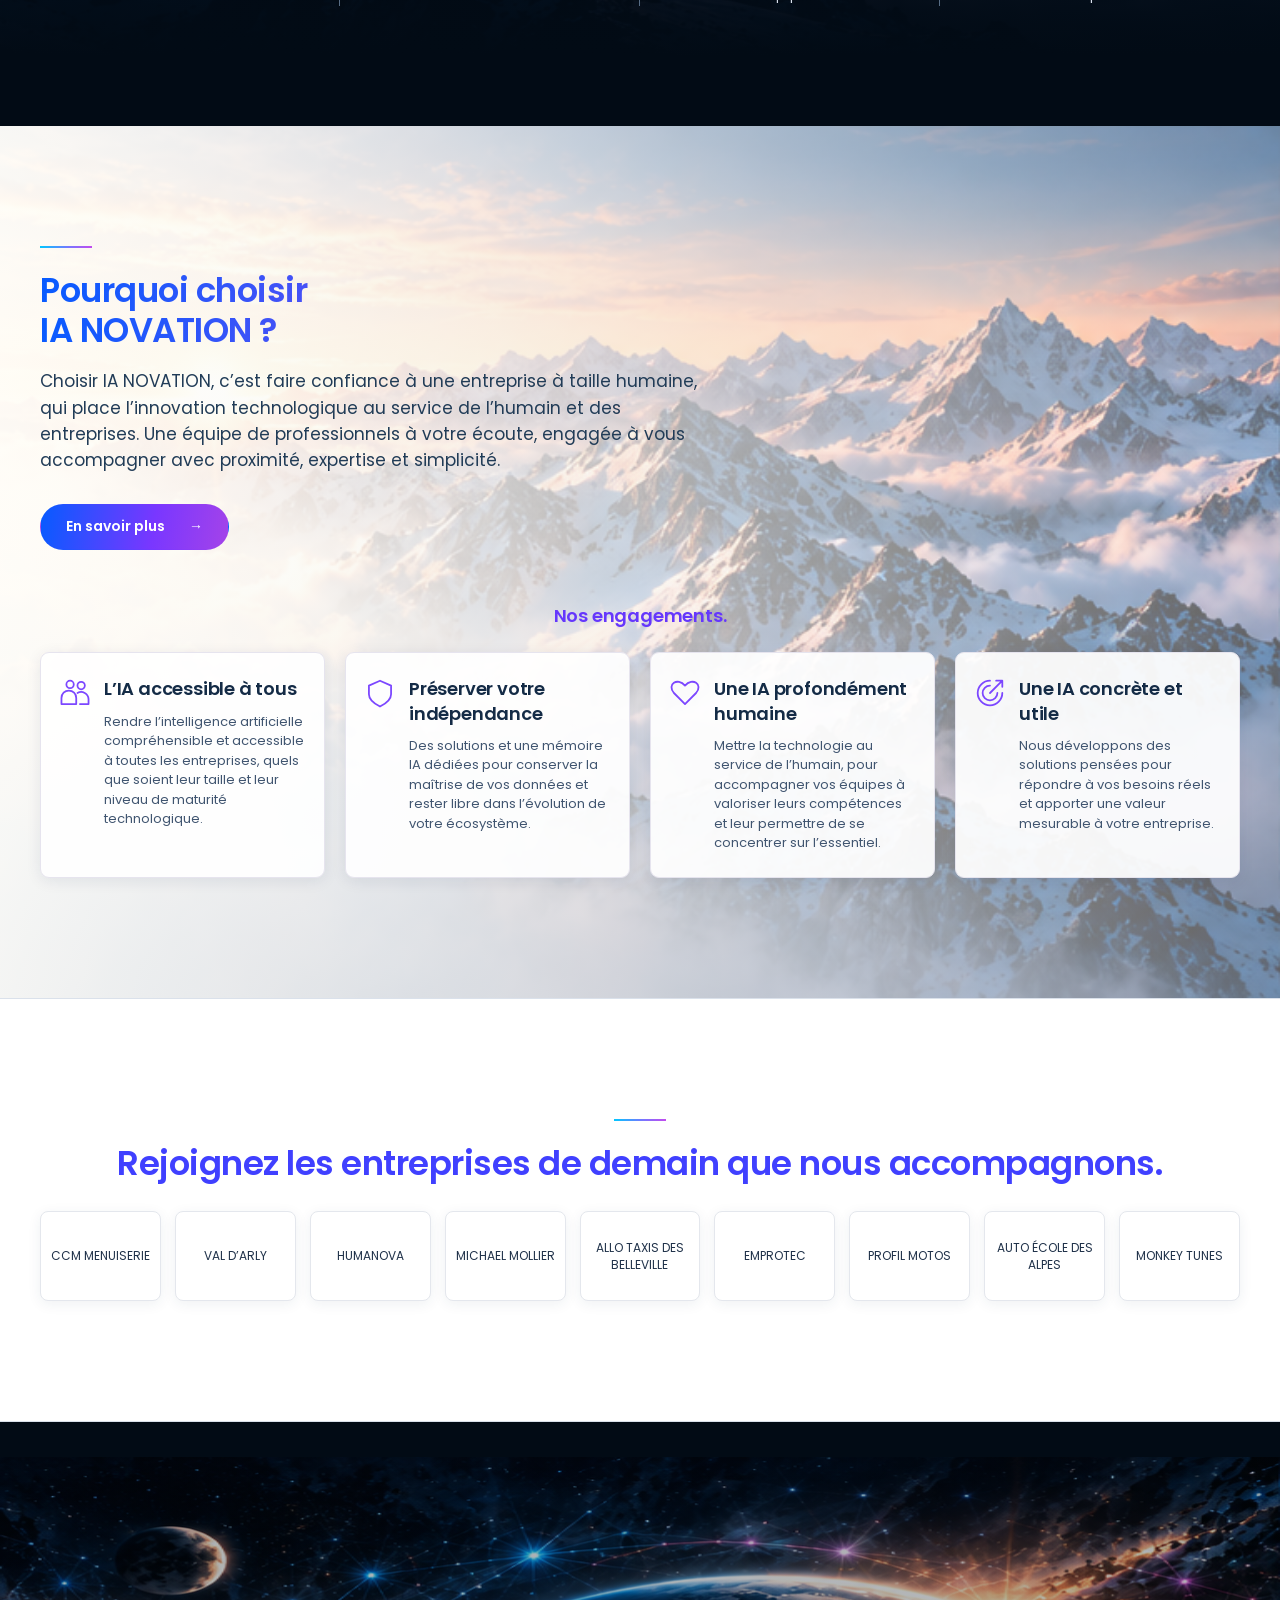
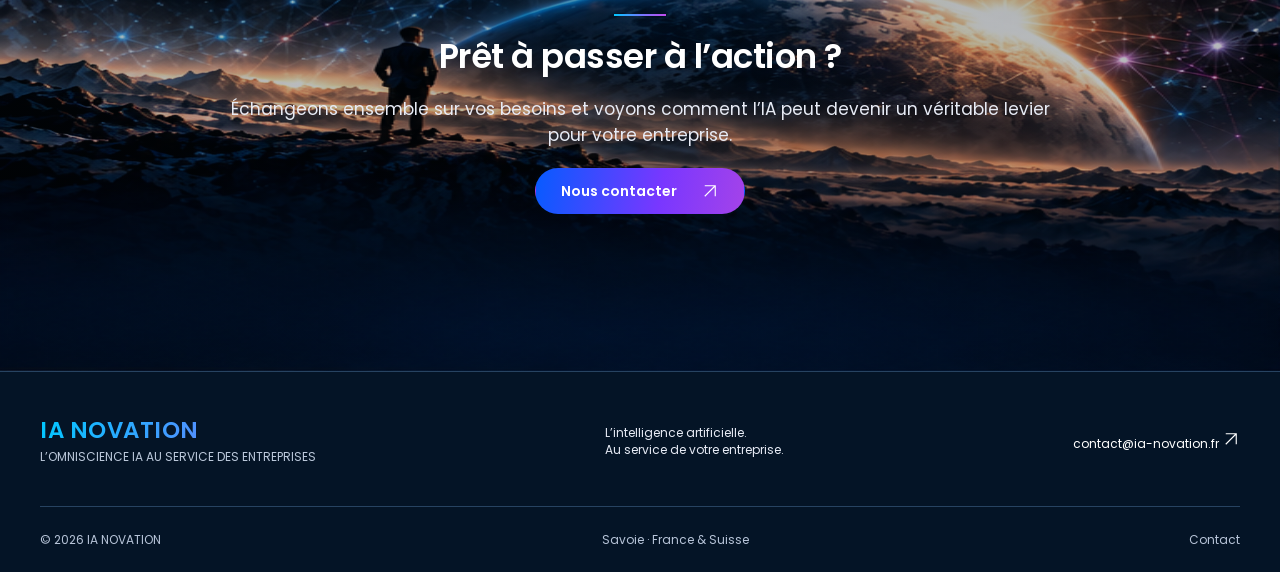
==== commit 48e4e6b4: "Apply IA NOVATION typography charter consistently across pages" ====
--- a/index.html
+++ b/index.html
@@ -1 +1 @@
-<!doctype html><html lang="fr"><head><meta charset="utf-8"><meta name="viewport" content="width=device-width,initial-scale=1"><meta name="theme-color" content="#041426"><meta name="description" content="IA NOVATION : solutions d’intelligence artificielle, agents IA, applications métier et formations. Une équipe en Savoie pour la France et la Suisse."><title>Accueil — IA NOVATION</title><link rel="icon" href="assets/favicon.svg" type="image/svg+xml"><link rel="stylesheet" href="style.css"><script src="app.js" defer></script></head><body class="home-page"><a class="skip" href="#contenu">Aller au contenu</a><header><div class="header-inner wrap"><a href="index.html" class="brand" aria-label="IA NOVATION — Accueil"><span class="brand-name">IA NOVATION<small>L’OMNISCIENCE IA AU SERVICE DES ENTREPRISES</small></span></a><button class="menu-toggle" aria-expanded="false" aria-controls="navigation">Menu <span aria-hidden="true">☰</span></button><nav id="navigation" aria-label="Navigation principale"><a href="index.html" aria-current="page">Accueil</a><a href="a-propos.html" >À propos</a><a href="solutions.html" >Nos solutions</a><a href="formation.html" >Formations</a><a href="solutions.html#outils">Automation</a><a href="contact.html" >Contact</a></nav><a class="header-cta button" href="contact.html">Nous contacter <span aria-hidden="true">→</span></a></div></header><main id="contenu"><section class="hero wrap"><div class="hero-copy"><div class="hero-text"><h1><strong>L’intelligence <span>artificielle,</span></strong><br>accessible, concrète<br>et utile à chaque entreprise.</h1><p class="lead">Nous concevons et déployons des solutions d’IA sur mesure pour simplifier vos processus, libérer du temps et accélérer votre développement</p><div class="actions"><a class="button " href="a-propos.html">En savoir plus<span><svg aria-hidden="true" viewBox="0 0 24 24" width="18" height="18" fill="none" stroke="currentColor" stroke-width="1.5"><path d="M5 19 19 5M5 5h14v14"/></svg></span></a></div></div><div class="hero-promises"><p><svg class="line-icon" aria-hidden="true" viewBox="-1 -1 26 26" fill="none" stroke="currentColor" stroke-width="1.45" stroke-linecap="round" stroke-linejoin="round"><path d="M22 12a10 10 0 1 1-10-10 M12 2v10l7 4"/></svg><span><b>+ De temps,</b> pour vos équipes</span></p><p><svg class="line-icon" aria-hidden="true" viewBox="-1 -1 26 26" fill="none" stroke="currentColor" stroke-width="1.45" stroke-linecap="round" stroke-linejoin="round"><path d="M3 21V12h4v9H3Z M10 21V7h4v14h-4Z M17 21V2h4v19h-4Z"/></svg><span><b>+ De performance,</b> pour votre entreprise</span></p><p><svg class="line-icon" aria-hidden="true" viewBox="-1 -1 26 26" fill="none" stroke="currentColor" stroke-width="1.45" stroke-linecap="round" stroke-linejoin="round"><path d="M8 16 5 19l-1-5 7-9 11-3-3 11-9 7-5-1 3-3Z M15 8a2 2 0 1 0 4 0 2 2 0 0 0-4 0Z M7 21l-4 1 1-4 M11 5 6 4 2 8l6 1 M19 13l1 5-4 4-1-6"/></svg><span><b>+ D’opportunités,</b> pour votre croissance</span></p></div></div></section><section class="section wrap" id="solutions"><div class="section-heading"><span class="section-rule" aria-hidden="true"></span><h2>Nos solutions</h2><p class="section-subtitle">Faites de l’IA un véritable levier pour votre entreprise.</p></div><p class="intro">Des outils IA et des solutions concrètes adaptées aux besoins et objectifs de votre entreprise</p><div class="solution-grid"><a class="solution-card" href="solutions.html#outils"><svg class="line-icon" aria-hidden="true" viewBox="-1 -1 26 26" fill="none" stroke="currentColor" stroke-width="1.45" stroke-linecap="round" stroke-linejoin="round"><path d="M9 3h6l1 4 3 1 3 3-2 4v4l-4 1-2 3H9l-2-3-4-1v-4L1 11l3-3 4-1 1-4Z M15.5 12a3.5 3.5 0 1 1-7 0 3.5 3.5 0 0 1 7 0Z"/></svg><h3>Outils métier</h3><p>Des applications sur mesure adaptées à votre activité. (CRM, ERP…)</p><span class="circle-arrow"><svg aria-hidden="true" viewBox="0 0 24 24" width="18" height="18" fill="none" stroke="currentColor" stroke-width="1.5"><path d="M5 19 19 5M5 5h14v14"/></svg></span></a><a class="solution-card" href="solutions.html#agents"><svg class="line-icon" aria-hidden="true" viewBox="-1 -1 26 26" fill="none" stroke="currentColor" stroke-width="1.45" stroke-linecap="round" stroke-linejoin="round"><path d="M21 11a9 9 0 0 1-9 9H4l-3 3V11a10 10 0 0 1 20 0Z M6 11h.1 M11 11h.1 M16 11h.1"/></svg><h3>Agents IA</h3><p>Des assistants intelligents personnalisés pour vos clients et équipes (chatbot, agent vidéo, téléphone…)</p><span class="circle-arrow"><svg aria-hidden="true" viewBox="0 0 24 24" width="18" height="18" fill="none" stroke="currentColor" stroke-width="1.5"><path d="M5 19 19 5M5 5h14v14"/></svg></span></a><a class="solution-card" href="solutions.html#creation"><svg class="line-icon" aria-hidden="true" viewBox="-1 -1 26 26" fill="none" stroke="currentColor" stroke-width="1.45" stroke-linecap="round" stroke-linejoin="round"><path d="M4 3h16a1 1 0 0 1 1 1v16a1 1 0 0 1-1 1H4a1 1 0 0 1-1-1V4a1 1 0 0 1 1-1Z M3 17l6-6 5 5 3-3 4 4 M17 7a1 1 0 1 1-2 0 1 1 0 0 1 2 0Z"/></svg><h3>Création IA générative</h3><p>Des contenus percutants pour votre communication (site web, graphisme, vidéo…)</p><span class="circle-arrow"><svg aria-hidden="true" viewBox="0 0 24 24" width="18" height="18" fill="none" stroke="currentColor" stroke-width="1.5"><path d="M5 19 19 5M5 5h14v14"/></svg></span></a><a class="solution-card" href="solutions.html"><svg class="line-icon" aria-hidden="true" viewBox="-1 -1 26 26" fill="none" stroke="currentColor" stroke-width="1.45" stroke-linecap="round" stroke-linejoin="round"><path d="M1 8 12 3l11 5-11 5L1 8Z M5 10v8l7 4 7-4v-8 M23 8v11"/></svg><h3>Formation</h3><p>Comprendre l’intelligence artificielle et maîtriser ses outils (conférence, audit…)</p><span class="circle-arrow"><svg aria-hidden="true" viewBox="0 0 24 24" width="18" height="18" fill="none" stroke="currentColor" stroke-width="1.5"><path d="M5 19 19 5M5 5h14v14"/></svg></span></a></div><div class="actions"><a class="button " href="solutions.html">Découvrir nos solutions<span><svg aria-hidden="true" viewBox="0 0 24 24" width="18" height="18" fill="none" stroke="currentColor" stroke-width="1.5"><path d="M5 19 19 5M5 5h14v14"/></svg></span></a><a class="button secondary" href="contact.html">Parler de mon projet<span><svg aria-hidden="true" viewBox="0 0 24 24" width="18" height="18" fill="none" stroke="currentColor" stroke-width="1.5"><path d="M5 19 19 5M5 5h14v14"/></svg></span></a></div></section><section class="section wrap" id="approche"><div class="approach-copy"><div class="section-heading"><h2><strong>Une approche</strong><br>simple et efficace</h2></div><p class="intro">Nous vous accompagnons de l’analyse de vos besoins jusqu’à la mise en place de vos solutions IA avec une approche claire et pragmatique.</p><div class="cards steps"><article class="card"><span class="step-index">01</span><h3>Comprendre</h3><h4>Nous étudions votre entreprise / projet</h4><p class="card-text">Comprendre votre activité, vos méthodes de travail, vos outils et les problématiques rencontrées par vos équipes.</p></article><article class="card"><span class="step-index">02</span><h3>Identifier</h3><h4>Nous détectons les opportunités.</h4><p class="card-text">Nous identifions les tâches, processus et usages où l’IA et l’automatisation peuvent apporter une réelle valeur à votre entreprise.</p></article><article class="card"><span class="step-index">03</span><h3>Concevoir</h3><h4>Nous créons la solution adaptée.</h4><p class="card-text">Agent IA, automatisation, application métier… nous concevons les outils en fonction de vos besoins et de votre organisation.</p></article><article class="card"><span class="step-index">04</span><h3>Intégrer</h3><h4>Nous transformons la solution en usage concret.</h4><p class="card-text">Nous déployons les outils dans votre environnement, vous accompagnons dans leur prise en main et veillons à leur bonne intégration dans votre quotidien.</p></article></div><div class="actions"><a class="button " href="a-propos.html">En savoir plus<span><svg aria-hidden="true" viewBox="0 0 24 24" width="18" height="18" fill="none" stroke="currentColor" stroke-width="1.5"><path d="M5 19 19 5M5 5h14v14"/></svg></span></a></div></div></section><section class="section wrap" id="benefices"><div class="section-heading"><span class="section-rule" aria-hidden="true"></span><h2><strong>Des bénéfices concrets,</strong><br>pour votre entreprise</h2></div><p class="intro">Mettez l’intelligence artificielle au service de votre performance.</p><p class="intro">En intégrant l’intelligence artificielle dans vos processus métier, IA NOVATION vous aide à gagner du temps, simplifier votre organisation et améliorer la performance de vos équipes, tout en conservant l’humain au cœur de votre activité.</p><div class="cards "><article class="card"><svg class="line-icon" aria-hidden="true" viewBox="-1 -1 26 26" fill="none" stroke="currentColor" stroke-width="1.45" stroke-linecap="round" stroke-linejoin="round"><path d="M22 12a10 10 0 1 1-10-10 M12 2v10l7 4"/></svg><h3>Gagner du temps</h3><p class="card-text">Automatisez les tâches répétitives et concentrez vos équipes sur les missions à forte valeur ajoutée.</p></article><article class="card"><svg class="line-icon" aria-hidden="true" viewBox="-1 -1 26 26" fill="none" stroke="currentColor" stroke-width="1.45" stroke-linecap="round" stroke-linejoin="round"><path d="M3 21V12h4v9H3Z M10 21V7h4v14h-4Z M17 21V2h4v19h-4Z"/></svg><h3>Optimiser vos processus</h3><p class="card-text">Simplifiez votre organisation, fluidifiez les échanges et réduisez les actions manuelles inutiles.</p></article><article class="card"><svg class="line-icon" aria-hidden="true" viewBox="-1 -1 26 26" fill="none" stroke="currentColor" stroke-width="1.45" stroke-linecap="round" stroke-linejoin="round"><path d="M8 8a3 3 0 1 0 0-6 3 3 0 0 0 0 6Z M17 9a3 3 0 1 0 0-6 3 3 0 0 0 0 6Z M1 21v-5a6 6 0 0 1 12 0v5H1Z M14 12a6 6 0 0 1 9 5v4h-7"/></svg><h3>Améliorer l’expérience client</h3><p class="card-text">Offrez davantage de réactivité et de disponibilité grâce à des outils capables d’assister vos clients et vos équipes.</p></article><article class="card"><svg class="line-icon" aria-hidden="true" viewBox="-1 -1 26 26" fill="none" stroke="currentColor" stroke-width="1.45" stroke-linecap="round" stroke-linejoin="round"><path d="M8 16 5 19l-1-5 7-9 11-3-3 11-9 7-5-1 3-3Z M15 8a2 2 0 1 0 4 0 2 2 0 0 0-4 0Z M7 21l-4 1 1-4 M11 5 6 4 2 8l6 1 M19 13l1 5-4 4-1-6"/></svg><h3>Développer votre performance</h3><p class="card-text">Exploitez l’IA comme un véritable levier pour accompagner le développement et l’évolution de votre entreprise.</p></article></div></section><section class="section wrap" id="engagements"><div class="why-intro"><div class="section-heading"><span class="section-rule" aria-hidden="true"></span><h2><strong>Pourquoi choisir</strong><br>IA NOVATION ?</h2></div><p class="intro">Choisir IA NOVATION, c’est faire confiance à une entreprise à taille humaine, qui place l’innovation technologique au service de l’humain et des entreprises. Une équipe de professionnels à votre écoute, engagée à vous accompagner avec proximité, expertise et simplicité.</p><div class="actions"><a class="button" href="a-propos.html">En savoir plus <span aria-hidden="true">→</span></a></div></div><h3 class="subheading">Nos engagements.</h3><div class="cards "><article class="card"><svg class="line-icon" aria-hidden="true" viewBox="-1 -1 26 26" fill="none" stroke="currentColor" stroke-width="1.45" stroke-linecap="round" stroke-linejoin="round"><path d="M8 8a3 3 0 1 0 0-6 3 3 0 0 0 0 6Z M17 9a3 3 0 1 0 0-6 3 3 0 0 0 0 6Z M1 21v-5a6 6 0 0 1 12 0v5H1Z M14 12a6 6 0 0 1 9 5v4h-7"/></svg><h3>L’IA accessible à tous</h3><p class="card-text">Rendre l’intelligence artificielle compréhensible et accessible à toutes les entreprises, quels que soient leur taille et leur niveau de maturité technologique.</p></article><article class="card"><svg class="line-icon" aria-hidden="true" viewBox="-1 -1 26 26" fill="none" stroke="currentColor" stroke-width="1.45" stroke-linecap="round" stroke-linejoin="round"><path d="M12 2 21 6v7c0 5-5 8-9 10-4-2-9-5-9-10V6l9-4Z"/></svg><h3>Préserver votre indépendance</h3><p class="card-text">Des solutions et une mémoire IA dédiées pour conserver la maîtrise de vos données et rester libre dans l’évolution de votre écosystème.</p></article><article class="card"><svg class="line-icon" aria-hidden="true" viewBox="-1 -1 26 26" fill="none" stroke="currentColor" stroke-width="1.45" stroke-linecap="round" stroke-linejoin="round"><path d="M12 21 3 12C-3 5 6-1 12 6c6-7 15-1 9 6l-9 9Z"/></svg><h3>Une IA profondément humaine</h3><p class="card-text">Mettre la technologie au service de l’humain, pour accompagner vos équipes à valoriser leurs compétences et leur permettre de se concentrer sur l’essentiel.</p></article><article class="card"><svg class="line-icon" aria-hidden="true" viewBox="-1 -1 26 26" fill="none" stroke="currentColor" stroke-width="1.45" stroke-linecap="round" stroke-linejoin="round"><path d="M22 12a10 10 0 1 1-10-10 M18 12a6 6 0 1 1-6-6 M12 12 22 2 M17 2h5v5"/></svg><h3>Une IA concrète et utile</h3><p class="card-text">Nous développons des solutions pensées pour répondre à vos besoins réels et apporter une valeur mesurable à votre entreprise.</p></article></div></section><section class="section wrap" id="references"><div class="section-heading"><span class="section-rule" aria-hidden="true"></span><h2>Rejoignez les entreprises de demain que nous accompagnons.</h2></div><div class="partners"><span>CCM MENUISERIE</span><span>VAL D’ARLY</span><span>HUMANOVA</span><span>MICHAEL MOLLIER</span><span>ALLO TAXIS DES BELLEVILLE</span><span>EMPROTEC</span><span>PROFIL MOTOS</span><span>AUTO ÉCOLE DES ALPES</span><span>MONKEY TUNES</span></div></section><section class="cta wrap"><span class="section-rule" aria-hidden="true"></span><h2>Prêt à passer à l’action ?</h2><p class="intro">Échangeons ensemble sur vos besoins et voyons comment l’IA peut devenir un véritable levier pour votre entreprise.</p><a class="button " href="contact.html">Nous contacter<span><svg aria-hidden="true" viewBox="0 0 24 24" width="18" height="18" fill="none" stroke="currentColor" stroke-width="1.5"><path d="M5 19 19 5M5 5h14v14"/></svg></span></a></section></main><footer class="wrap"><div class="footer-top"><a class="brand" href="index.html"><span class="brand-name">IA NOVATION<small>L’OMNISCIENCE IA AU SERVICE DES ENTREPRISES</small></span></a><p>L’intelligence artificielle.<br>Au service de votre entreprise.</p><a href="mailto:contact@ia-novation.fr">contact@ia-novation.fr <svg aria-hidden="true" viewBox="0 0 24 24" width="18" height="18" fill="none" stroke="currentColor" stroke-width="1.5"><path d="M5 19 19 5M5 5h14v14"/></svg></a></div><div class="footer-bottom"><span>© 2026 IA NOVATION</span><span>Savoie · France & Suisse</span><a href="contact.html">Contact</a></div></footer></body></html>+<!doctype html><html lang="fr"><head><meta charset="utf-8"><meta name="viewport" content="width=device-width,initial-scale=1"><meta name="theme-color" content="#041426"><meta name="description" content="IA NOVATION : solutions d’intelligence artificielle, agents IA, applications métier et formations. Une équipe en Savoie pour la France et la Suisse."><title>Accueil — IA NOVATION</title><link rel="icon" href="assets/favicon.svg" type="image/svg+xml"><link rel="stylesheet" href="style.css"><link rel="stylesheet" href="typography.css"><script src="app.js" defer></script></head><body class="home-page"><a class="skip" href="#contenu">Aller au contenu</a><header><div class="header-inner wrap"><a href="index.html" class="brand" aria-label="IA NOVATION — Accueil"><span class="brand-name">IA NOVATION<small>L’OMNISCIENCE IA AU SERVICE DES ENTREPRISES</small></span></a><button class="menu-toggle" aria-expanded="false" aria-controls="navigation">Menu <span aria-hidden="true">☰</span></button><nav id="navigation" aria-label="Navigation principale"><a href="index.html" aria-current="page">Accueil</a><a href="a-propos.html" >À propos</a><a href="solutions.html" >Nos solutions</a><a href="formation.html" >Formations</a><a href="solutions.html#outils">Automation</a><a href="contact.html" >Contact</a></nav><a class="header-cta button" href="contact.html">Nous contacter <span aria-hidden="true">→</span></a></div></header><main id="contenu"><section class="hero wrap"><div class="hero-copy"><div class="hero-text"><h1><strong>L’intelligence <span>artificielle,</span></strong><br>accessible, concrète<br>et utile à chaque entreprise.</h1><p class="lead">Nous concevons et déployons des solutions d’IA sur mesure pour simplifier vos processus, libérer du temps et accélérer votre développement</p><div class="actions"><a class="button " href="a-propos.html">En savoir plus<span><svg aria-hidden="true" viewBox="0 0 24 24" width="18" height="18" fill="none" stroke="currentColor" stroke-width="1.5"><path d="M5 19 19 5M5 5h14v14"/></svg></span></a></div></div><div class="hero-promises"><p><svg class="line-icon" aria-hidden="true" viewBox="-1 -1 26 26" fill="none" stroke="currentColor" stroke-width="1.45" stroke-linecap="round" stroke-linejoin="round"><path d="M22 12a10 10 0 1 1-10-10 M12 2v10l7 4"/></svg><span><b>+ De temps,</b> pour vos équipes</span></p><p><svg class="line-icon" aria-hidden="true" viewBox="-1 -1 26 26" fill="none" stroke="currentColor" stroke-width="1.45" stroke-linecap="round" stroke-linejoin="round"><path d="M3 21V12h4v9H3Z M10 21V7h4v14h-4Z M17 21V2h4v19h-4Z"/></svg><span><b>+ De performance,</b> pour votre entreprise</span></p><p><svg class="line-icon" aria-hidden="true" viewBox="-1 -1 26 26" fill="none" stroke="currentColor" stroke-width="1.45" stroke-linecap="round" stroke-linejoin="round"><path d="M8 16 5 19l-1-5 7-9 11-3-3 11-9 7-5-1 3-3Z M15 8a2 2 0 1 0 4 0 2 2 0 0 0-4 0Z M7 21l-4 1 1-4 M11 5 6 4 2 8l6 1 M19 13l1 5-4 4-1-6"/></svg><span><b>+ D’opportunités,</b> pour votre croissance</span></p></div></div></section><section class="section wrap" id="solutions"><div class="section-heading"><span class="section-rule" aria-hidden="true"></span><h2>Nos solutions</h2><p class="section-subtitle">Faites de l’IA un véritable levier pour votre entreprise.</p></div><p class="intro">Des outils IA et des solutions concrètes adaptées aux besoins et objectifs de votre entreprise</p><div class="solution-grid"><a class="solution-card" href="solutions.html#outils"><svg class="line-icon" aria-hidden="true" viewBox="-1 -1 26 26" fill="none" stroke="currentColor" stroke-width="1.45" stroke-linecap="round" stroke-linejoin="round"><path d="M9 3h6l1 4 3 1 3 3-2 4v4l-4 1-2 3H9l-2-3-4-1v-4L1 11l3-3 4-1 1-4Z M15.5 12a3.5 3.5 0 1 1-7 0 3.5 3.5 0 0 1 7 0Z"/></svg><h3>Outils métier</h3><p>Des applications sur mesure adaptées à votre activité. (CRM, ERP…)</p><span class="circle-arrow"><svg aria-hidden="true" viewBox="0 0 24 24" width="18" height="18" fill="none" stroke="currentColor" stroke-width="1.5"><path d="M5 19 19 5M5 5h14v14"/></svg></span></a><a class="solution-card" href="solutions.html#agents"><svg class="line-icon" aria-hidden="true" viewBox="-1 -1 26 26" fill="none" stroke="currentColor" stroke-width="1.45" stroke-linecap="round" stroke-linejoin="round"><path d="M21 11a9 9 0 0 1-9 9H4l-3 3V11a10 10 0 0 1 20 0Z M6 11h.1 M11 11h.1 M16 11h.1"/></svg><h3>Agents IA</h3><p>Des assistants intelligents personnalisés pour vos clients et équipes (chatbot, agent vidéo, téléphone…)</p><span class="circle-arrow"><svg aria-hidden="true" viewBox="0 0 24 24" width="18" height="18" fill="none" stroke="currentColor" stroke-width="1.5"><path d="M5 19 19 5M5 5h14v14"/></svg></span></a><a class="solution-card" href="solutions.html#creation"><svg class="line-icon" aria-hidden="true" viewBox="-1 -1 26 26" fill="none" stroke="currentColor" stroke-width="1.45" stroke-linecap="round" stroke-linejoin="round"><path d="M4 3h16a1 1 0 0 1 1 1v16a1 1 0 0 1-1 1H4a1 1 0 0 1-1-1V4a1 1 0 0 1 1-1Z M3 17l6-6 5 5 3-3 4 4 M17 7a1 1 0 1 1-2 0 1 1 0 0 1 2 0Z"/></svg><h3>Création IA générative</h3><p>Des contenus percutants pour votre communication (site web, graphisme, vidéo…)</p><span class="circle-arrow"><svg aria-hidden="true" viewBox="0 0 24 24" width="18" height="18" fill="none" stroke="currentColor" stroke-width="1.5"><path d="M5 19 19 5M5 5h14v14"/></svg></span></a><a class="solution-card" href="solutions.html"><svg class="line-icon" aria-hidden="true" viewBox="-1 -1 26 26" fill="none" stroke="currentColor" stroke-width="1.45" stroke-linecap="round" stroke-linejoin="round"><path d="M1 8 12 3l11 5-11 5L1 8Z M5 10v8l7 4 7-4v-8 M23 8v11"/></svg><h3>Formation</h3><p>Comprendre l’intelligence artificielle et maîtriser ses outils (conférence, audit…)</p><span class="circle-arrow"><svg aria-hidden="true" viewBox="0 0 24 24" width="18" height="18" fill="none" stroke="currentColor" stroke-width="1.5"><path d="M5 19 19 5M5 5h14v14"/></svg></span></a></div><div class="actions"><a class="button " href="solutions.html">Découvrir nos solutions<span><svg aria-hidden="true" viewBox="0 0 24 24" width="18" height="18" fill="none" stroke="currentColor" stroke-width="1.5"><path d="M5 19 19 5M5 5h14v14"/></svg></span></a><a class="button secondary" href="contact.html">Parler de mon projet<span><svg aria-hidden="true" viewBox="0 0 24 24" width="18" height="18" fill="none" stroke="currentColor" stroke-width="1.5"><path d="M5 19 19 5M5 5h14v14"/></svg></span></a></div></section><section class="section wrap" id="approche"><div class="approach-copy"><div class="section-heading"><h2><strong>Une approche</strong><br>simple et efficace</h2></div><p class="intro">Nous vous accompagnons de l’analyse de vos besoins jusqu’à la mise en place de vos solutions IA avec une approche claire et pragmatique.</p><div class="cards steps"><article class="card"><span class="step-index">01</span><h3>Comprendre</h3><h4>Nous étudions votre entreprise / projet</h4><p class="card-text">Comprendre votre activité, vos méthodes de travail, vos outils et les problématiques rencontrées par vos équipes.</p></article><article class="card"><span class="step-index">02</span><h3>Identifier</h3><h4>Nous détectons les opportunités.</h4><p class="card-text">Nous identifions les tâches, processus et usages où l’IA et l’automatisation peuvent apporter une réelle valeur à votre entreprise.</p></article><article class="card"><span class="step-index">03</span><h3>Concevoir</h3><h4>Nous créons la solution adaptée.</h4><p class="card-text">Agent IA, automatisation, application métier… nous concevons les outils en fonction de vos besoins et de votre organisation.</p></article><article class="card"><span class="step-index">04</span><h3>Intégrer</h3><h4>Nous transformons la solution en usage concret.</h4><p class="card-text">Nous déployons les outils dans votre environnement, vous accompagnons dans leur prise en main et veillons à leur bonne intégration dans votre quotidien.</p></article></div><div class="actions"><a class="button " href="a-propos.html">En savoir plus<span><svg aria-hidden="true" viewBox="0 0 24 24" width="18" height="18" fill="none" stroke="currentColor" stroke-width="1.5"><path d="M5 19 19 5M5 5h14v14"/></svg></span></a></div></div></section><section class="section wrap" id="benefices"><div class="section-heading"><span class="section-rule" aria-hidden="true"></span><h2><strong>Des bénéfices concrets,</strong><br>pour votre entreprise</h2></div><p class="intro">Mettez l’intelligence artificielle au service de votre performance.</p><p class="intro">En intégrant l’intelligence artificielle dans vos processus métier, IA NOVATION vous aide à gagner du temps, simplifier votre organisation et améliorer la performance de vos équipes, tout en conservant l’humain au cœur de votre activité.</p><div class="cards "><article class="card"><svg class="line-icon" aria-hidden="true" viewBox="-1 -1 26 26" fill="none" stroke="currentColor" stroke-width="1.45" stroke-linecap="round" stroke-linejoin="round"><path d="M22 12a10 10 0 1 1-10-10 M12 2v10l7 4"/></svg><h3>Gagner du temps</h3><p class="card-text">Automatisez les tâches répétitives et concentrez vos équipes sur les missions à forte valeur ajoutée.</p></article><article class="card"><svg class="line-icon" aria-hidden="true" viewBox="-1 -1 26 26" fill="none" stroke="currentColor" stroke-width="1.45" stroke-linecap="round" stroke-linejoin="round"><path d="M3 21V12h4v9H3Z M10 21V7h4v14h-4Z M17 21V2h4v19h-4Z"/></svg><h3>Optimiser vos processus</h3><p class="card-text">Simplifiez votre organisation, fluidifiez les échanges et réduisez les actions manuelles inutiles.</p></article><article class="card"><svg class="line-icon" aria-hidden="true" viewBox="-1 -1 26 26" fill="none" stroke="currentColor" stroke-width="1.45" stroke-linecap="round" stroke-linejoin="round"><path d="M8 8a3 3 0 1 0 0-6 3 3 0 0 0 0 6Z M17 9a3 3 0 1 0 0-6 3 3 0 0 0 0 6Z M1 21v-5a6 6 0 0 1 12 0v5H1Z M14 12a6 6 0 0 1 9 5v4h-7"/></svg><h3>Améliorer l’expérience client</h3><p class="card-text">Offrez davantage de réactivité et de disponibilité grâce à des outils capables d’assister vos clients et vos équipes.</p></article><article class="card"><svg class="line-icon" aria-hidden="true" viewBox="-1 -1 26 26" fill="none" stroke="currentColor" stroke-width="1.45" stroke-linecap="round" stroke-linejoin="round"><path d="M8 16 5 19l-1-5 7-9 11-3-3 11-9 7-5-1 3-3Z M15 8a2 2 0 1 0 4 0 2 2 0 0 0-4 0Z M7 21l-4 1 1-4 M11 5 6 4 2 8l6 1 M19 13l1 5-4 4-1-6"/></svg><h3>Développer votre performance</h3><p class="card-text">Exploitez l’IA comme un véritable levier pour accompagner le développement et l’évolution de votre entreprise.</p></article></div></section><section class="section wrap" id="engagements"><div class="why-intro"><div class="section-heading"><span class="section-rule" aria-hidden="true"></span><h2><strong>Pourquoi choisir</strong><br>IA NOVATION ?</h2></div><p class="intro">Choisir IA NOVATION, c’est faire confiance à une entreprise à taille humaine, qui place l’innovation technologique au service de l’humain et des entreprises. Une équipe de professionnels à votre écoute, engagée à vous accompagner avec proximité, expertise et simplicité.</p><div class="actions"><a class="button" href="a-propos.html">En savoir plus <span aria-hidden="true">→</span></a></div></div><h3 class="subheading">Nos engagements.</h3><div class="cards "><article class="card"><svg class="line-icon" aria-hidden="true" viewBox="-1 -1 26 26" fill="none" stroke="currentColor" stroke-width="1.45" stroke-linecap="round" stroke-linejoin="round"><path d="M8 8a3 3 0 1 0 0-6 3 3 0 0 0 0 6Z M17 9a3 3 0 1 0 0-6 3 3 0 0 0 0 6Z M1 21v-5a6 6 0 0 1 12 0v5H1Z M14 12a6 6 0 0 1 9 5v4h-7"/></svg><h3>L’IA accessible à tous</h3><p class="card-text">Rendre l’intelligence artificielle compréhensible et accessible à toutes les entreprises, quels que soient leur taille et leur niveau de maturité technologique.</p></article><article class="card"><svg class="line-icon" aria-hidden="true" viewBox="-1 -1 26 26" fill="none" stroke="currentColor" stroke-width="1.45" stroke-linecap="round" stroke-linejoin="round"><path d="M12 2 21 6v7c0 5-5 8-9 10-4-2-9-5-9-10V6l9-4Z"/></svg><h3>Préserver votre indépendance</h3><p class="card-text">Des solutions et une mémoire IA dédiées pour conserver la maîtrise de vos données et rester libre dans l’évolution de votre écosystème.</p></article><article class="card"><svg class="line-icon" aria-hidden="true" viewBox="-1 -1 26 26" fill="none" stroke="currentColor" stroke-width="1.45" stroke-linecap="round" stroke-linejoin="round"><path d="M12 21 3 12C-3 5 6-1 12 6c6-7 15-1 9 6l-9 9Z"/></svg><h3>Une IA profondément humaine</h3><p class="card-text">Mettre la technologie au service de l’humain, pour accompagner vos équipes à valoriser leurs compétences et leur permettre de se concentrer sur l’essentiel.</p></article><article class="card"><svg class="line-icon" aria-hidden="true" viewBox="-1 -1 26 26" fill="none" stroke="currentColor" stroke-width="1.45" stroke-linecap="round" stroke-linejoin="round"><path d="M22 12a10 10 0 1 1-10-10 M18 12a6 6 0 1 1-6-6 M12 12 22 2 M17 2h5v5"/></svg><h3>Une IA concrète et utile</h3><p class="card-text">Nous développons des solutions pensées pour répondre à vos besoins réels et apporter une valeur mesurable à votre entreprise.</p></article></div></section><section class="section wrap" id="references"><div class="section-heading"><span class="section-rule" aria-hidden="true"></span><h2>Rejoignez les entreprises de demain que nous accompagnons.</h2></div><div class="partners"><span>CCM MENUISERIE</span><span>VAL D’ARLY</span><span>HUMANOVA</span><span>MICHAEL MOLLIER</span><span>ALLO TAXIS DES BELLEVILLE</span><span>EMPROTEC</span><span>PROFIL MOTOS</span><span>AUTO ÉCOLE DES ALPES</span><span>MONKEY TUNES</span></div></section><section class="cta wrap"><span class="section-rule" aria-hidden="true"></span><h2>Prêt à passer à l’action ?</h2><p class="intro">Échangeons ensemble sur vos besoins et voyons comment l’IA peut devenir un véritable levier pour votre entreprise.</p><a class="button " href="contact.html">Nous contacter<span><svg aria-hidden="true" viewBox="0 0 24 24" width="18" height="18" fill="none" stroke="currentColor" stroke-width="1.5"><path d="M5 19 19 5M5 5h14v14"/></svg></span></a></section></main><footer class="wrap"><div class="footer-top"><a class="brand" href="index.html"><span class="brand-name">IA NOVATION<small>L’OMNISCIENCE IA AU SERVICE DES ENTREPRISES</small></span></a><p>L’intelligence artificielle.<br>Au service de votre entreprise.</p><a href="mailto:contact@ia-novation.fr">contact@ia-novation.fr <svg aria-hidden="true" viewBox="0 0 24 24" width="18" height="18" fill="none" stroke="currentColor" stroke-width="1.5"><path d="M5 19 19 5M5 5h14v14"/></svg></a></div><div class="footer-bottom"><span>© 2026 IA NOVATION</span><span>Savoie · France & Suisse</span><a href="contact.html">Contact</a></div></footer></body></html>
--- a/style.css
+++ b/style.css
@@ -1,9 +1,9 @@
 @font-face{font-family:Poppins;src:url(assets/poppins-latin-400-normal.woff2) format('woff2');font-weight:400;font-display:swap}@font-face{font-family:Poppins;src:url(assets/poppins-latin-500-normal.woff2) format('woff2');font-weight:500;font-display:swap}@font-face{font-family:Poppins;src:url(assets/poppins-latin-600-normal.woff2) format('woff2');font-weight:600;font-display:swap}
-:root{--atlas:url(assets/background-atlas.png);--navy:#041426;--secondary:#071b3c;--text:#e7ebf5;--muted:#b7c4d8;--gradient:linear-gradient(105deg,#00c8ff,#7776ff 55%,#c34bee);--button:linear-gradient(100deg,#075bff,#7937ff 60%,#a443e9)}*{box-sizing:border-box}html{scroll-behavior:smooth;scroll-padding-top:20px}body{margin:0;background:var(--navy);color:var(--text);font:400 15px/1.55 Poppins,sans-serif}a{color:inherit;text-decoration:none}button,input,select,textarea{font:inherit}a,button{-webkit-tap-highlight-color:transparent}a:focus-visible,button:focus-visible,input:focus-visible,select:focus-visible,textarea:focus-visible{outline:3px solid #00c8ff;outline-offset:4px}h1,h2,h3,h4,h5,h6,p{margin:0}h1,h2,h3{font-weight:600;color:inherit}h1{font-size:42px;line-height:1.12;letter-spacing:-.8px}h2{font-size:34px;line-height:1.18;letter-spacing:-.5px}h3{font-size:18px;line-height:1.35;letter-spacing:-.2px}h4{font-weight:500;font-size:16px;line-height:1.4}h5{font-size:14px;font-weight:600;line-height:1.4}h6{font-size:12px;font-weight:600;letter-spacing:1.5px;line-height:1.4}h1 span{background:var(--gradient);background-clip:text;color:transparent}p{color:var(--muted)}.wrap{width:min(1200px,calc(100% - 80px));margin-inline:auto}.skip{position:absolute;top:-100px;left:20px;z-index:20;background:white;color:#041426;padding:12px}.skip:focus{top:12px}header{height:80px;background:#041426;position:relative;z-index:5}.header-inner{height:100%;display:flex;align-items:center;justify-content:space-between;gap:24px}.brand{font-size:23px;font-weight:600;line-height:1.15;letter-spacing:.5px;display:block;flex-shrink:0}.brand-name{background:var(--gradient);background-clip:text;color:transparent}.brand small{display:block;font-size:6px;font-weight:500;letter-spacing:1px;color:#465576;margin-top:5px}.header-inner>.brand{background:#f8f8fa;border:2px solid #9d88ff;border-radius:0 18px 18px 0;padding:14px 22px;box-shadow:0 0 12px #3b95fc55}nav{display:flex;gap:25px;align-items:center;height:100%}nav a{font-size:13px;font-weight:500;line-height:1.2;color:#e7ebf5;position:relative;padding:25px 0}nav a[aria-current]:after{content:'';position:absolute;bottom:15px;left:0;right:0;height:2px;background:var(--gradient)}nav a:hover{color:white}.button{display:inline-flex;align-items:center;justify-content:center;gap:24px;min-height:46px;max-width:100%;padding:13px 25px;font-size:14px;line-height:1.2;font-weight:600;color:white;border:1px solid transparent;border-radius:28px;background:var(--button);cursor:pointer;transition:filter .15s,transform .15s;white-space:normal}.button:hover{filter:brightness(1.1);transform:translateY(-2px)}.button:disabled{cursor:default;opacity:.55;transform:none;filter:none}.button>span{display:inline-flex;flex-shrink:0}.secondary{background:transparent;border-color:#8f64ed}.header-cta.button{font-size:12px;padding:10px 16px;gap:16px;min-height:40px;flex-shrink:0}.menu-toggle{display:none}.hero{height:770px;padding-block:120px;display:flex;align-items:center;justify-content:center;text-align:center}.hero-copy{width:100%;max-width:950px}.eyebrow{font-size:12px;line-height:1.4;letter-spacing:3px;font-weight:600;display:flex;gap:14px;align-items:center;margin-bottom:24px;color:inherit}.eyebrow:before,.section-rule{content:'';display:block;width:52px;height:2px;background:var(--gradient);flex-shrink:0}.hero .eyebrow{justify-content:center}.hero .lead{margin:24px auto 0;max-width:810px;font-size:17px;line-height:1.55;color:#e7ebf5}.hero-description{font-size:17px;line-height:1.55;max-width:800px;margin:24px auto 0}.hero-description:empty{display:none}.actions{display:flex;align-items:center;flex-wrap:wrap;gap:20px;margin-top:30px}.hero .actions{justify-content:center}.section{padding-block:120px;border-bottom:1px solid #274361}.section-heading{margin-bottom:18px}.section .intro{font-size:17px;line-height:1.55;max-width:950px;margin-top:16px}.cards{display:grid;grid-template-columns:repeat(4,minmax(0,1fr));gap:20px;margin-top:38px}.card{padding:26px;border:1px solid #28415e;border-radius:10px;background:#071b3c}.card h3{margin-bottom:14px}.card h4{margin-bottom:16px}.card p{font-size:13px;line-height:1.5;margin-top:12px}.card .button{margin-top:24px}.card ul{padding-left:18px;margin:24px 0 0}.card li{font-size:13px;line-height:1.5;color:var(--muted);padding-bottom:12px}.feature-panel{padding:32px;border:1px solid #2a4467;border-radius:10px;background:#071b3c;margin-top:30px}.feature-panel p{margin-top:18px}.feature-panel .intro{font-size:15px}.programs{grid-template-columns:repeat(3,minmax(0,1fr))}.programs .card{display:flex;flex-direction:column}.programs .button{align-self:flex-start;margin-top:auto}.programs ul{margin-bottom:24px}.subheading{margin-top:40px}.training-benefits{display:grid;grid-template-columns:repeat(4,1fr);gap:25px;margin-top:40px}.training-benefits strong{display:block;color:#a44aff;font-size:36px;line-height:1.3}.training-benefits span{font-size:14px}.cta{height:550px;padding-block:120px;text-align:center;display:flex;flex-direction:column;align-items:center;justify-content:center;gap:20px;border-bottom:1px solid #274361;background:linear-gradient(#04142688,#04142666),var(--atlas) left top/200% 200%}.cta h2{max-width:900px}.cta p:not(.eyebrow){max-width:850px;color:#e7ebf5}.cta .eyebrow{margin:0}.cta-benefits{list-style:none;display:flex;justify-content:center;flex-wrap:wrap;gap:8px 24px;font-size:13px;margin:0;padding:0}.contact-grid{display:grid;grid-template-columns:1fr 1.1fr;gap:65px}.contact-detail{margin-top:32px}.contact-detail h3{font-size:14px;margin-bottom:10px}.contact-detail a{color:#57ceff}.contact-detail p{font-size:14px}.contact-grid .feature-panel{margin:0}form label{display:block;font-size:13px;margin-top:20px}input,select,textarea{display:block;width:100%;min-width:0;background:#041426;border:1px solid #38526f;color:white;padding:12px;margin-top:8px;border-radius:6px}textarea{resize:vertical}.form-row{display:grid;grid-template-columns:1fr 1fr;gap:16px}form .button{margin-top:24px}form p,form small{font-size:12px}form h3{margin-bottom:16px}form .form-note{margin-top:10px}#form-status{margin-top:20px;color:#8ee4f7}footer{padding-block:60px 0}.footer-top{display:flex;align-items:center;justify-content:space-between;gap:30px;padding-bottom:40px}.footer-top .brand small{color:#bbc8da}.footer-top p,.footer-top>a:last-child{font-size:12px}.footer-bottom{display:flex;justify-content:space-between;gap:18px;padding-block:24px;border-top:1px solid #274361;font-size:11px;color:#b7c4d8}.line-icon{width:48px;height:48px;display:block;color:#a445ff}.section-rule{margin:0 auto 22px}
+:root{--atlas:url(assets/background-atlas.png);--navy:#041426;--secondary:#071b3c;--text:#e7ebf5;--muted:#b7c4d8;--gradient:linear-gradient(105deg,#00c8ff,#7776ff 55%,#c34bee);--button:linear-gradient(100deg,#075bff,#7937ff 60%,#a443e9)}*{box-sizing:border-box}html{scroll-behavior:smooth;scroll-padding-top:20px}body{margin:0;background:var(--navy);color:var(--text)}a{color:inherit;text-decoration:none}button,input,select,textarea{}a,button{-webkit-tap-highlight-color:transparent}a:focus-visible,button:focus-visible,input:focus-visible,select:focus-visible,textarea:focus-visible{outline:3px solid #00c8ff;outline-offset:4px}h1,h2,h3,h4,h5,h6,p{margin:0}h1,h2,h3{color:inherit}h1{}h2{}h3{}h4{}h5{}h6{}h1 span{background:var(--gradient);background-clip:text;color:transparent}p{color:var(--muted)}.wrap{width:min(1200px,calc(100% - 80px));margin-inline:auto}.skip{position:absolute;top:-100px;left:20px;z-index:20;background:white;color:#041426;padding:12px}.skip:focus{top:12px}header{height:80px;background:#041426;position:relative;z-index:5}.header-inner{height:100%;display:flex;align-items:center;justify-content:space-between;gap:24px}.brand{font-size:23px;font-weight:600;line-height:1.15;letter-spacing:.5px;display:block;flex-shrink:0}.brand-name{background:var(--gradient);background-clip:text;color:transparent}.brand small{display:block;color:#465576;margin-top:5px}.header-inner>.brand{background:#f8f8fa;border:2px solid #9d88ff;border-radius:0 18px 18px 0;padding:14px 22px;box-shadow:0 0 12px #3b95fc55}nav{display:flex;gap:25px;align-items:center;height:100%}nav a{color:#e7ebf5;position:relative;padding:25px 0}nav a[aria-current]:after{content:'';position:absolute;bottom:15px;left:0;right:0;height:2px;background:var(--gradient)}nav a:hover{color:white}.button{display:inline-flex;align-items:center;justify-content:center;gap:24px;min-height:46px;max-width:100%;padding:13px 25px;color:white;border:1px solid transparent;border-radius:28px;background:var(--button);cursor:pointer;transition:filter .15s,transform .15s;white-space:normal}.button:hover{filter:brightness(1.1);transform:translateY(-2px)}.button:disabled{cursor:default;opacity:.55;transform:none;filter:none}.button>span{display:inline-flex;flex-shrink:0}.secondary{background:transparent;border-color:#8f64ed}.header-cta.button{padding:10px 16px;gap:16px;min-height:40px;flex-shrink:0}.menu-toggle{display:none}.hero{height:770px;padding-block:120px;display:flex;align-items:center;justify-content:center;text-align:center}.hero-copy{width:100%;max-width:950px}.eyebrow{display:flex;gap:14px;align-items:center;margin-bottom:24px;color:inherit}.eyebrow:before,.section-rule{content:'';display:block;width:52px;height:2px;background:var(--gradient);flex-shrink:0}.hero .eyebrow{justify-content:center}.hero .lead{margin:24px auto 0;max-width:810px;color:#e7ebf5}.hero-description{max-width:800px;margin:24px auto 0}.hero-description:empty{display:none}.actions{display:flex;align-items:center;flex-wrap:wrap;gap:20px;margin-top:30px}.hero .actions{justify-content:center}.section{padding-block:120px;border-bottom:1px solid #274361}.section-heading{margin-bottom:18px}.section .intro{max-width:950px;margin-top:16px}.cards{display:grid;grid-template-columns:repeat(4,minmax(0,1fr));gap:20px;margin-top:38px}.card{padding:26px;border:1px solid #28415e;border-radius:10px;background:#071b3c}.card h3{margin-bottom:14px}.card h4{margin-bottom:16px}.card p{margin-top:12px}.card .button{margin-top:24px}.card ul{padding-left:18px;margin:24px 0 0}.card li{color:var(--muted);padding-bottom:12px}.feature-panel{padding:32px;border:1px solid #2a4467;border-radius:10px;background:#071b3c;margin-top:30px}.feature-panel p{margin-top:18px}.feature-panel .intro{}.programs{grid-template-columns:repeat(3,minmax(0,1fr))}.programs .card{display:flex;flex-direction:column}.programs .button{align-self:flex-start;margin-top:auto}.programs ul{margin-bottom:24px}.subheading{margin-top:40px}.training-benefits{display:grid;grid-template-columns:repeat(4,1fr);gap:25px;margin-top:40px}.training-benefits strong{display:block;color:#a44aff}.training-benefits span{}.cta{height:550px;padding-block:120px;text-align:center;display:flex;flex-direction:column;align-items:center;justify-content:center;gap:20px;border-bottom:1px solid #274361;background:linear-gradient(#04142688,#04142666),var(--atlas) left top/200% 200%}.cta h2{max-width:900px}.cta p:not(.eyebrow){max-width:850px;color:#e7ebf5}.cta .eyebrow{margin:0}.cta-benefits{list-style:none;display:flex;justify-content:center;flex-wrap:wrap;gap:8px 24px;margin:0;padding:0}.contact-grid{display:grid;grid-template-columns:1fr 1.1fr;gap:65px}.contact-detail{margin-top:32px}.contact-detail h3{margin-bottom:10px}.contact-detail a{color:#57ceff}.contact-detail p{}.contact-grid .feature-panel{margin:0}form label{display:block;margin-top:20px}input,select,textarea{display:block;width:100%;min-width:0;background:#041426;border:1px solid #38526f;color:white;padding:12px;margin-top:8px;border-radius:6px}textarea{resize:vertical}.form-row{display:grid;grid-template-columns:1fr 1fr;gap:16px}form .button{margin-top:24px}form p,form small{}form h3{margin-bottom:16px}form .form-note{margin-top:10px}#form-status{margin-top:20px;color:#8ee4f7}footer{padding-block:60px 0}.footer-top{display:flex;align-items:center;justify-content:space-between;gap:30px;padding-bottom:40px}.footer-top .brand small{color:#bbc8da}.footer-top p,.footer-top>a:last-child{}.footer-bottom{display:flex;justify-content:space-between;gap:18px;padding-block:24px;border-top:1px solid #274361;color:#b7c4d8}.line-icon{width:48px;height:48px;display:block;color:#a445ff}.section-rule{margin:0 auto 22px}
 /* Homepage composition follows the supplied full-page mockup. */
-.home-page{position:relative}.home-page:before{content:'';position:absolute;top:0;left:0;width:100%;height:850px;z-index:-1;background:linear-gradient(0deg,#041426 1%,#04142688 30%,transparent 80%),var(--atlas) left top/200% 200%;pointer-events:none}.home-page header{background:transparent}.home-page header .wrap{width:calc(100% - 64px);max-width:1360px}.home-page .header-inner{gap:18px}.home-page nav{gap:24px}.home-page .hero{padding-top:220px;padding-bottom:120px;align-items:flex-end;text-align:left}.home-page .hero-copy{display:grid;grid-template-columns:minmax(0,1.75fr) minmax(0,1fr);gap:45px;max-width:none;align-items:center}.home-page .hero h1{font-weight:400}.home-page .hero h1 strong{font-weight:600}.home-page .hero h1 span{background:linear-gradient(100deg,#45b8ff,#c34bee);background-clip:text}.home-page .hero .lead{font-size:17px;line-height:1.55;max-width:680px;margin:22px 0 0;color:#e7ebf5}.home-page .hero .actions{justify-content:flex-start;margin-top:25px}.hero-promises{border-left:1px solid #bbc7dcaa;padding-left:35px;display:flex;flex-direction:column;gap:38px}.hero-promises p{display:flex;align-items:center;gap:24px;font-size:15px;line-height:1.5;color:#e7ebf5}.hero-promises b{display:block;font-weight:600;color:white;font-size:18px}.hero-promises .line-icon{width:54px;height:54px;flex-shrink:0}.hero-promises p:first-child .line-icon{color:#367cff}.hero-promises p:nth-child(2) .line-icon{color:#6961ff}.hero-promises p:last-child .line-icon{color:#ba40ee}.home-page .section.wrap{width:100%;max-width:none;padding:120px max(40px,calc((100% - 1200px)/2));margin:0;border:0}.home-page .section-heading{text-align:center}.home-page .section-heading .eyebrow{justify-content:center}.home-page #solutions{color:#10233f;background:linear-gradient(#ffffffdf,#ffffffed),var(--atlas) left bottom/200% 200%;border-top:2px solid #c3e0ee;border-bottom:2px solid #b4d6e8}.home-page #solutions .section-heading h2{background:linear-gradient(100deg,#075bff,#a443e9);background-clip:text;color:transparent;margin:0 0 6px}.section-subtitle{font-size:21px;line-height:1.4;color:#263b55}.home-page #solutions>.intro{text-align:center;font-size:15px;max-width:none;margin-top:0;color:#314862}.home-page #solutions .section-heading{margin-bottom:6px}.solution-grid{display:grid;grid-template-columns:repeat(4,minmax(0,1fr));gap:18px;margin-top:30px}.solution-card{min-height:300px;display:flex;flex-direction:column;align-items:center;position:relative;padding:30px 20px 25px;color:#fff;background:radial-gradient(ellipse at 20% 20%,#123858,#071a32 65%,#160e36);border:2px solid #8652cb;border-radius:12px;box-shadow:0 4px 16px #1629471a;transition:transform .2s}.solution-card:nth-child(2){border-color:#555fe9}.solution-card:nth-child(3){border-color:#a43ecb}.solution-card:nth-child(4){border-color:#6844cd}.solution-card:hover{transform:translateY(-4px)}.solution-card .line-icon{color:#00c8ff;margin-bottom:18px}.solution-card:first-child .line-icon{color:#fc825f}.solution-card:nth-child(3) .line-icon{color:#c34bee}.solution-card h3{text-align:center;margin-bottom:14px}.solution-card p{text-align:center;font-size:13px;line-height:1.5;margin-bottom:22px}.circle-arrow{display:flex;align-items:center;justify-content:center;width:42px;height:42px;border:1px solid #b54cff;border-radius:50%;margin-top:auto}.home-page #solutions>.actions{justify-content:center}.home-page #solutions .secondary{color:#3043ff;border-color:#9b58ed}.home-page #approche{background:linear-gradient(90deg,transparent 35%,#020b15bb 62%,#020b15ec),var(--atlas) right top/200% 200%;min-height:930px}.approach-copy{width:49%;margin-left:auto}.home-page #approche .section-heading{text-align:left}.home-page #approche h2{font-weight:400}.home-page #approche h2 strong{font-weight:600}.home-page #approche .intro{font-size:15px;margin-top:0;color:#e7ebf5}.steps{display:flex;flex-direction:column;gap:28px;margin:30px 0 0 22px;border-left:1px solid #9950f1;padding:0 0 0 35px}.steps .card{position:relative;background:none;border:0;border-radius:0;padding:0}.steps .card h3{font-size:16px;margin-bottom:3px}.steps .card h4{font-size:14px;margin-bottom:8px}.steps .card p{font-size:13px;margin-top:0;color:#b7c4d8}.step-index{position:absolute;top:0;left:-58px;width:44px;height:44px;border:2px solid #a044eb;border-radius:50%;display:grid;place-items:center;background:#041426;font-size:12px;font-weight:600}.home-page #approche .actions{padding-left:57px}.home-page #benefices{background:linear-gradient(#04142644,#020b15 90%),var(--atlas) right bottom/200% 200%;text-align:center}.home-page #benefices h2{font-weight:400}.home-page #benefices strong{font-weight:600}.home-page #benefices>.intro{max-width:1150px;margin:12px auto 0;font-size:15px;color:#e7ebf5}.home-page #benefices>.intro:first-of-type{font-weight:500}.home-page #benefices .cards{gap:0;margin-top:38px}.home-page #benefices .card{border:0;border-right:1px solid #586d85;border-radius:0;background:transparent;padding:0 24px}.home-page #benefices .card:last-child{border:0}.home-page #benefices .line-icon{margin:0 auto 18px}.home-page #benefices .card h3{font-size:16px}.home-page #benefices .card p{color:#d7dfec}.home-page #engagements{background:linear-gradient(90deg,#fffefaed,#f8f8f7c7 40%,#ffffff60),var(--atlas) left bottom/200% 200%;color:#142b46}.why-intro{width:55%;min-height:310px}.home-page #engagements .section-heading{text-align:left}.home-page #engagements .section-rule{margin-left:0}.home-page #engagements h2{background:linear-gradient(100deg,#075bff,#a443e9);background-clip:text;color:transparent;font-weight:400}.home-page #engagements h2 strong{font-weight:600}.home-page #engagements .intro{font-size:15px;color:#213c57;margin-top:0}.home-page #engagements .subheading{color:#6537fc;text-align:center;font-size:24px;margin:48px 0 0}.home-page #engagements .cards{margin-top:24px}.home-page #engagements .card{background:#ffffffed;border:1px solid #e6e4ee;box-shadow:0 3px 15px #09284c16;border-radius:9px;padding:24px 18px;display:grid;grid-template-columns:35px 1fr;gap:10px;align-content:start}.home-page #engagements .line-icon{width:32px;height:32px;grid-row:span 2;color:#7c47ff}.home-page #engagements .card h3{font-size:13px;margin:0}.home-page #engagements .card p{font-size:12px;grid-column:2;margin:0;color:#405570}.home-page #references{background:#fff;color:#4040ff;text-align:center;border-block:1px solid #dae1eb}.home-page #references h2{font-size:21px;letter-spacing:-.2px}.partners{display:grid;grid-template-columns:repeat(9,minmax(0,1fr));gap:14px;margin-top:28px}.partners span{display:flex;align-items:center;justify-content:center;min-height:90px;padding:12px 7px;background:#fff;border:1px solid #e4e7ed;box-shadow:0 3px 14px #22374e12;border-radius:8px;color:#20324a;font-size:10px;font-weight:600;line-height:1.4}.home-page .cta{width:100%;max-width:none;padding-inline:40px;background:linear-gradient(#020b1555,#020b1533),var(--atlas) left top/200% 200%;border-top:35px solid #020b15}.home-page .cta .section-rule{margin:0}.home-page footer{padding-top:45px}
+.home-page{position:relative}.home-page:before{content:'';position:absolute;top:0;left:0;width:100%;height:850px;z-index:-1;background:linear-gradient(0deg,#041426 1%,#04142688 30%,transparent 80%),var(--atlas) left top/200% 200%;pointer-events:none}.home-page header{background:transparent}.home-page header .wrap{width:calc(100% - 64px);max-width:1360px}.home-page .header-inner{gap:18px}.home-page nav{gap:24px}.home-page .hero{padding-top:220px;padding-bottom:120px;align-items:flex-end;text-align:left}.home-page .hero-copy{display:grid;grid-template-columns:minmax(0,1.75fr) minmax(0,1fr);gap:45px;max-width:none;align-items:center}.home-page .hero h1{}.home-page .hero h1 strong{}.home-page .hero h1 span{background:var(--gradient);background-clip:text}.home-page .hero .lead{max-width:680px;margin:22px 0 0;color:#e7ebf5}.home-page .hero .actions{justify-content:flex-start;margin-top:25px}.hero-promises{border-left:1px solid #bbc7dcaa;padding-left:35px;display:flex;flex-direction:column;gap:38px}.hero-promises p{display:flex;align-items:center;gap:24px;color:#e7ebf5}.hero-promises b{display:block;color:white}.hero-promises .line-icon{width:54px;height:54px;flex-shrink:0}.hero-promises p:first-child .line-icon{color:#367cff}.hero-promises p:nth-child(2) .line-icon{color:#6961ff}.hero-promises p:last-child .line-icon{color:#ba40ee}.home-page .section.wrap{width:100%;max-width:none;padding:120px max(40px,calc((100% - 1200px)/2));margin:0;border:0}.home-page .section-heading{text-align:center}.home-page .section-heading .eyebrow{justify-content:center}.home-page #solutions{color:#10233f;background:linear-gradient(#ffffffdf,#ffffffed),var(--atlas) left bottom/200% 200%;border-top:2px solid #c3e0ee;border-bottom:2px solid #b4d6e8}.home-page #solutions .section-heading h2{background:linear-gradient(100deg,#075bff,#a443e9);background-clip:text;color:transparent;margin:0 0 6px}.section-subtitle{color:#263b55}.home-page #solutions>.intro{text-align:center;max-width:none;margin-top:0;color:#314862}.home-page #solutions .section-heading{margin-bottom:6px}.solution-grid{display:grid;grid-template-columns:repeat(4,minmax(0,1fr));gap:18px;margin-top:30px}.solution-card{min-height:300px;display:flex;flex-direction:column;align-items:center;position:relative;padding:30px 20px 25px;color:#fff;background:radial-gradient(ellipse at 20% 20%,#123858,#071a32 65%,#160e36);border:2px solid #8652cb;border-radius:12px;box-shadow:0 4px 16px #1629471a;transition:transform .2s}.solution-card:nth-child(2){border-color:#555fe9}.solution-card:nth-child(3){border-color:#a43ecb}.solution-card:nth-child(4){border-color:#6844cd}.solution-card:hover{transform:translateY(-4px)}.solution-card .line-icon{color:#00c8ff;margin-bottom:18px}.solution-card:first-child .line-icon{color:#fc825f}.solution-card:nth-child(3) .line-icon{color:#c34bee}.solution-card h3{text-align:center;margin-bottom:14px}.solution-card p{text-align:center;margin-bottom:22px}.circle-arrow{display:flex;align-items:center;justify-content:center;width:42px;height:42px;border:1px solid #b54cff;border-radius:50%;margin-top:auto}.home-page #solutions>.actions{justify-content:center}.home-page #solutions .secondary{color:#3043ff;border-color:#9b58ed}.home-page #approche{background:linear-gradient(90deg,transparent 35%,#020b15bb 62%,#020b15ec),var(--atlas) right top/200% 200%;min-height:930px}.approach-copy{width:49%;margin-left:auto}.home-page #approche .section-heading{text-align:left}.home-page #approche h2{}.home-page #approche h2 strong{}.home-page #approche .intro{margin-top:0;color:#e7ebf5}.steps{display:flex;flex-direction:column;gap:28px;margin:30px 0 0 22px;border-left:1px solid #9950f1;padding:0 0 0 35px}.steps .card{position:relative;background:none;border:0;border-radius:0;padding:0}.steps .card h3{margin-bottom:3px}.steps .card h4{margin-bottom:8px}.steps .card p{margin-top:0;color:#b7c4d8}.step-index{position:absolute;top:0;left:-58px;width:44px;height:44px;border:2px solid #a044eb;border-radius:50%;display:grid;place-items:center;background:#041426}.home-page #approche .actions{padding-left:57px}.home-page #benefices{background:linear-gradient(#04142644,#020b15 90%),var(--atlas) right bottom/200% 200%;text-align:center}.home-page #benefices h2{}.home-page #benefices strong{}.home-page #benefices>.intro{max-width:1150px;margin:12px auto 0;color:#e7ebf5}.home-page #benefices>.intro:first-of-type{}.home-page #benefices .cards{gap:0;margin-top:38px}.home-page #benefices .card{border:0;border-right:1px solid #586d85;border-radius:0;background:transparent;padding:0 24px}.home-page #benefices .card:last-child{border:0}.home-page #benefices .line-icon{margin:0 auto 18px}.home-page #benefices .card h3{}.home-page #benefices .card p{color:#d7dfec}.home-page #engagements{background:linear-gradient(90deg,#fffefaed,#f8f8f7c7 40%,#ffffff60),var(--atlas) left bottom/200% 200%;color:#142b46}.why-intro{width:55%;min-height:310px}.home-page #engagements .section-heading{text-align:left}.home-page #engagements .section-rule{margin-left:0}.home-page #engagements h2{background:linear-gradient(100deg,#075bff,#a443e9);background-clip:text;color:transparent}.home-page #engagements h2 strong{}.home-page #engagements .intro{color:#213c57;margin-top:0}.home-page #engagements .subheading{color:#6537fc;text-align:center;margin:48px 0 0}.home-page #engagements .cards{margin-top:24px}.home-page #engagements .card{background:#ffffffed;border:1px solid #e6e4ee;box-shadow:0 3px 15px #09284c16;border-radius:9px;padding:24px 18px;display:grid;grid-template-columns:35px 1fr;gap:10px;align-content:start}.home-page #engagements .line-icon{width:32px;height:32px;grid-row:span 2;color:#7c47ff}.home-page #engagements .card h3{margin:0}.home-page #engagements .card p{grid-column:2;margin:0;color:#405570}.home-page #references{background:#fff;color:#4040ff;text-align:center;border-block:1px solid #dae1eb}.home-page #references h2{}.partners{display:grid;grid-template-columns:repeat(9,minmax(0,1fr));gap:14px;margin-top:28px}.partners span{display:flex;align-items:center;justify-content:center;min-height:90px;padding:12px 7px;background:#fff;border:1px solid #e4e7ed;box-shadow:0 3px 14px #22374e12;border-radius:8px;color:#20324a}.home-page .cta{width:100%;max-width:none;padding-inline:40px;background:linear-gradient(#020b1555,#020b1533),var(--atlas) left top/200% 200%;border-top:35px solid #020b15}.home-page .cta .section-rule{margin:0}.home-page footer{padding-top:45px}
 @media(min-width:1600px){.wrap{width:min(1280px,calc(100% - 120px))}.home-page .section.wrap{padding-inline:max(60px,calc((100% - 1280px)/2))}}
-@media(max-width:1199px){h1{font-size:36px}h2{font-size:30px}h3{font-size:17px}.wrap{width:calc(100% - 48px)}nav{gap:20px}.header-cta.button{display:none}.home-page header .wrap{width:calc(100% - 32px)}.brand{font-size:19px}.header-inner>.brand{padding:12px}.home-page nav{gap:17px}.home-page .hero-copy{gap:30px;grid-template-columns:minmax(0,1.75fr) minmax(0,1fr)}.hero-promises{padding-left:24px}.hero-promises p{gap:15px;font-size:13px}.hero-promises b{font-size:16px}.hero-promises .line-icon{width:40px;height:40px}.home-page .hero .lead{font-size:15px}.home-page .section.wrap{padding-inline:24px}.solution-grid{gap:12px}.solution-card{padding:24px 14px}.solution-card h3{font-size:16px}.solution-card p{font-size:12px}.cards{grid-template-columns:repeat(2,minmax(0,1fr))}.programs{grid-template-columns:1fr}.home-page #benefices .cards{grid-template-columns:repeat(4,minmax(0,1fr))}.home-page #benefices .card{padding-inline:16px}.home-page #benefices .card h3{font-size:14px}.home-page #benefices .card p{font-size:12px}.partners{grid-template-columns:repeat(5,minmax(0,1fr))}.contact-grid{gap:30px}.why-intro{width:65%}.home-page #engagements .cards{grid-template-columns:repeat(4,minmax(0,1fr))}.home-page #engagements .card{display:block;padding:18px 14px}.home-page #engagements .line-icon{margin-bottom:16px}.home-page #engagements .card h3{margin-bottom:12px}.home-page #engagements .card p{font-size:11px}}
-@media(max-width:767px){h1{font-size:30px;line-height:1.12}h2{font-size:26px}h3{font-size:17px}body{font-size:14px}.wrap{width:calc(100% - 40px)}.brand{font-size:19px}.brand small{font-size:5px;letter-spacing:.6px}.menu-toggle{display:flex;align-items:center;gap:12px;padding:9px 14px;background:#041426cc;border:1px solid #5f6b86;border-radius:24px;color:white;font-size:12px}nav{display:none;position:absolute;top:80px;left:0;right:0;background:#071b3c;height:auto;padding:16px 20px;border-block:1px solid #2c4768;box-shadow:0 15px 30px #0005}nav.open{display:flex;flex-direction:column;align-items:stretch;gap:0}nav a{padding:14px}nav a[aria-current]:after{bottom:7px;left:14px;right:auto;width:35px}.hero{height:auto;min-height:770px;padding-block:120px}.hero .lead,.hero-description{font-size:16px}.eyebrow{font-size:11px;letter-spacing:2px}.section{padding-block:120px}.section .intro{font-size:15px}.cards,.solution-grid{grid-template-columns:1fr}.button{font-size:14px;padding:13px 24px}.cta{height:auto;min-height:550px;padding-block:120px}.cta h2{font-size:26px}.contact-grid{grid-template-columns:1fr;gap:45px}.form-row{grid-template-columns:1fr;gap:0}.feature-panel{padding:24px}.training-benefits{grid-template-columns:repeat(2,1fr)}.training-benefits strong{font-size:30px}.footer-top{flex-direction:column;align-items:flex-start;gap:24px}.footer-bottom{flex-wrap:wrap}.home-page .hero{min-height:770px;padding:220px 0 120px;align-items:flex-end}.home-page .hero-copy{grid-template-columns:1fr;gap:36px}.home-page .hero h1{font-size:30px}.home-page .hero h1 br:last-child{display:none}.home-page:before{height:1100px;background-size:auto 200%;background-position:18% top}.home-page .hero .lead{font-size:15px}.hero-promises{border-left:0;border-top:1px solid #b7c4d866;padding:28px 0 0;gap:22px}.hero-promises p{gap:20px;font-size:13px}.hero-promises b{font-size:16px}.hero-promises .line-icon{width:36px;height:36px}.home-page .section.wrap{padding:120px 20px}.home-page #solutions .section-subtitle{font-size:18px}.home-page #solutions>.intro{font-size:14px;margin-top:16px}.solution-grid{grid-template-columns:repeat(2,minmax(0,1fr));gap:14px}.solution-card{padding:24px 12px;min-height:300px}.solution-card h3{font-size:16px}.solution-card p{font-size:12px}.solution-card .line-icon{width:40px;height:40px}.home-page #solutions .actions{gap:14px}.home-page #approche{background:linear-gradient(#020b15b0,#020b15ed 50%),var(--atlas) right top/200% 200%;min-height:0}.approach-copy{width:100%}.home-page #approche .intro{font-size:14px}.steps{padding-left:32px;gap:28px}.steps .card{padding:0}.step-index{left:-55px}.home-page #approche .actions{padding-left:54px}.home-page #benefices>.intro{font-size:14px}.home-page #benefices .cards{grid-template-columns:repeat(2,minmax(0,1fr));row-gap:35px}.home-page #benefices .card{padding-inline:12px}.home-page #benefices .card:nth-child(2){border:0}.home-page #benefices .card h3{font-size:15px}.home-page #benefices .card p{font-size:12px}.why-intro{width:100%;min-height:0}.home-page #engagements{background:linear-gradient(#fffffff0,#ffffffe0),var(--atlas) left bottom/200% 200%}.home-page #engagements .subheading{font-size:22px}.home-page #engagements .cards{grid-template-columns:1fr}.home-page #engagements .card{display:grid;grid-template-columns:34px 1fr;padding:24px;gap:10px 14px}.home-page #engagements .card h3{font-size:14px;margin:0}.home-page #engagements .card p{font-size:13px}.home-page #references h2{font-size:18px}.partners{grid-template-columns:repeat(3,minmax(0,1fr));gap:12px}.partners span{font-size:9px}.home-page .cta{padding:120px 20px;height:auto;min-height:550px;border-top-width:25px}.home-page .cta p{font-size:14px}.home-page .header-inner>.brand{border-radius:0 12px 12px 0;padding:10px}.home-page .header-inner{gap:12px}.home-page header .wrap{width:calc(100% - 24px)}}
-@media(max-width:359px){.solution-grid{grid-template-columns:1fr}.home-page .hero h1{font-size:28px}}
+@media(max-width:1199px){h1{}h2{}h3{}.wrap{width:calc(100% - 48px)}nav{gap:20px}.header-cta.button{display:none}.home-page header .wrap{width:calc(100% - 32px)}.brand{font-size:19px}.header-inner>.brand{padding:12px}.home-page nav{gap:17px}.home-page .hero-copy{gap:30px;grid-template-columns:minmax(0,1.75fr) minmax(0,1fr)}.hero-promises{padding-left:24px}.hero-promises p{gap:15px}.hero-promises b{}.hero-promises .line-icon{width:40px;height:40px}.home-page .hero .lead{}.home-page .section.wrap{padding-inline:24px}.solution-grid{gap:12px}.solution-card{padding:24px 14px}.solution-card h3{}.solution-card p{}.cards{grid-template-columns:repeat(2,minmax(0,1fr))}.programs{grid-template-columns:1fr}.home-page #benefices .cards{grid-template-columns:repeat(4,minmax(0,1fr))}.home-page #benefices .card{padding-inline:16px}.home-page #benefices .card h3{}.home-page #benefices .card p{}.partners{grid-template-columns:repeat(5,minmax(0,1fr))}.contact-grid{gap:30px}.why-intro{width:65%}.home-page #engagements .cards{grid-template-columns:repeat(4,minmax(0,1fr))}.home-page #engagements .card{display:block;padding:18px 14px}.home-page #engagements .line-icon{margin-bottom:16px}.home-page #engagements .card h3{margin-bottom:12px}.home-page #engagements .card p{}}
+@media(max-width:767px){h1{}h2{}h3{}body{}.wrap{width:calc(100% - 40px)}.brand{font-size:19px}.brand small{}.menu-toggle{display:flex;align-items:center;gap:12px;padding:9px 14px;background:#041426cc;border:1px solid #5f6b86;border-radius:24px;color:white}nav{display:none;position:absolute;top:80px;left:0;right:0;background:#071b3c;height:auto;padding:16px 20px;border-block:1px solid #2c4768;box-shadow:0 15px 30px #0005}nav.open{display:flex;flex-direction:column;align-items:stretch;gap:0}nav a{padding:14px}nav a[aria-current]:after{bottom:7px;left:14px;right:auto;width:35px}.hero{height:auto;min-height:770px;padding-block:120px}.hero .lead,.hero-description{}.eyebrow{}.section{padding-block:120px}.section .intro{}.cards,.solution-grid{grid-template-columns:1fr}.button{padding:13px 24px}.cta{height:auto;min-height:550px;padding-block:120px}.cta h2{}.contact-grid{grid-template-columns:1fr;gap:45px}.form-row{grid-template-columns:1fr;gap:0}.feature-panel{padding:24px}.training-benefits{grid-template-columns:repeat(2,1fr)}.training-benefits strong{}.footer-top{flex-direction:column;align-items:flex-start;gap:24px}.footer-bottom{flex-wrap:wrap}.home-page .hero{min-height:770px;padding:220px 0 120px;align-items:flex-end}.home-page .hero-copy{grid-template-columns:1fr;gap:36px}.home-page .hero h1{}.home-page .hero h1 br:last-child{display:none}.home-page:before{height:1100px;background-size:auto 200%;background-position:18% top}.home-page .hero .lead{}.hero-promises{border-left:0;border-top:1px solid #b7c4d866;padding:28px 0 0;gap:22px}.hero-promises p{gap:20px}.hero-promises b{}.hero-promises .line-icon{width:36px;height:36px}.home-page .section.wrap{padding:120px 20px}.home-page #solutions .section-subtitle{}.home-page #solutions>.intro{margin-top:16px}.solution-grid{grid-template-columns:repeat(2,minmax(0,1fr));gap:14px}.solution-card{padding:24px 12px;min-height:300px}.solution-card h3{}.solution-card p{}.solution-card .line-icon{width:40px;height:40px}.home-page #solutions .actions{gap:14px}.home-page #approche{background:linear-gradient(#020b15b0,#020b15ed 50%),var(--atlas) right top/200% 200%;min-height:0}.approach-copy{width:100%}.home-page #approche .intro{}.steps{padding-left:32px;gap:28px}.steps .card{padding:0}.step-index{left:-55px}.home-page #approche .actions{padding-left:54px}.home-page #benefices>.intro{}.home-page #benefices .cards{grid-template-columns:repeat(2,minmax(0,1fr));row-gap:35px}.home-page #benefices .card{padding-inline:12px}.home-page #benefices .card:nth-child(2){border:0}.home-page #benefices .card h3{}.home-page #benefices .card p{}.why-intro{width:100%;min-height:0}.home-page #engagements{background:linear-gradient(#fffffff0,#ffffffe0),var(--atlas) left bottom/200% 200%}.home-page #engagements .subheading{}.home-page #engagements .cards{grid-template-columns:1fr}.home-page #engagements .card{display:grid;grid-template-columns:34px 1fr;padding:24px;gap:10px 14px}.home-page #engagements .card h3{margin:0}.home-page #engagements .card p{}.home-page #references h2{}.partners{grid-template-columns:repeat(3,minmax(0,1fr));gap:12px}.partners span{}.home-page .cta{padding:120px 20px;height:auto;min-height:550px;border-top-width:25px}.home-page .cta p{}.home-page .header-inner>.brand{border-radius:0 12px 12px 0;padding:10px}.home-page .header-inner{gap:12px}.home-page header .wrap{width:calc(100% - 24px)}}
+@media(max-width:359px){.solution-grid{grid-template-columns:1fr}.home-page .hero h1{}}
 @media(prefers-reduced-motion:reduce){html{scroll-behavior:auto}*,*:before,*:after{transition:none!important}}
--- a/typography.css
+++ b/typography.css
@@ -0,0 +1,200 @@
+/* IA NOVATION — values transcribed from the supplied typography chart.
+   Content roles live here; section/layout rules must not override them. */
+:root {
+  --type-h1: 42px;
+  --type-h2: 34px;
+  --type-h3: 18px;
+  --type-body: 15px;
+  --type-lead: 17px;
+  --type-eyebrow: 12px;
+  --type-micro: 12px;
+  --text: #ffffff;
+  --text-secondary: #e7ebf5;
+  --text-discreet: #b7c4d8;
+}
+
+body {
+  font-family: Poppins, sans-serif;
+  font-weight: 400;
+  font-size: var(--type-body);
+  line-height: 1.55;
+  letter-spacing: 0;
+}
+p { color: var(--text-secondary); }
+button, input, select, textarea { font-family: inherit; }
+b, strong { font-weight: 600; }
+
+h1 {
+  font-size: var(--type-h1);
+  font-weight: 600;
+  line-height: 1.12;
+  letter-spacing: -0.8px;
+}
+h2 {
+  font-size: var(--type-h2);
+  font-weight: 600;
+  line-height: 1.18;
+  letter-spacing: -0.5px;
+}
+h3 {
+  font-size: var(--type-h3);
+  font-weight: 600;
+  line-height: 1.35;
+  letter-spacing: -0.2px;
+}
+h4 {
+  font-size: 16px;
+  font-weight: 500;
+  line-height: 1.4;
+  letter-spacing: 0;
+}
+h5 {
+  font-size: 14px;
+  font-weight: 600;
+  line-height: 1.4;
+  letter-spacing: 0;
+}
+h6 {
+  font-size: var(--type-micro);
+  font-weight: 600;
+  line-height: 1.4;
+  letter-spacing: 1.5px;
+}
+h1 strong, h2 strong, h3 strong, h4 strong, h5 strong, h6 strong {
+  font-weight: inherit;
+}
+
+.eyebrow {
+  font-size: var(--type-eyebrow);
+  font-weight: 600;
+  line-height: 1.4;
+  letter-spacing: 3px;
+}
+.lead, .intro, .hero-description, .section-subtitle {
+  font-size: var(--type-lead);
+  font-weight: 400;
+  line-height: 1.55;
+  letter-spacing: 0;
+}
+.card-text, .card p, .card li, .solution-card p, .cta-benefits {
+  font-size: 13px;
+  font-weight: 400;
+  line-height: 1.5;
+  letter-spacing: 0;
+}
+small, .brand small, .footer-top p, .footer-top > a:last-child, .footer-bottom,
+.form-note, #form-status, .partners span {
+  font-size: 12px;
+  font-weight: 400;
+  line-height: 1.45;
+  letter-spacing: 0;
+}
+.button, .header-cta.button, .menu-toggle {
+  font-size: 14px;
+  font-weight: 600;
+  line-height: 1.2;
+  letter-spacing: 0;
+}
+.header-cta.button { min-height: 44px; }
+nav a {
+  font-size: 13px;
+  font-weight: 500;
+  line-height: 1.2;
+  letter-spacing: 0;
+}
+.hero-promises p, .contact-detail p, form > p {
+  font-size: var(--type-body);
+  font-weight: 400;
+  line-height: 1.55;
+  letter-spacing: 0;
+}
+form > .form-note, form > #form-status {
+  font-size: 12px;
+  line-height: 1.45;
+}
+.hero-promises b {
+  font-size: var(--type-h3);
+  font-weight: 600;
+  line-height: 1.35;
+  letter-spacing: -0.2px;
+}
+form label {
+  font-size: 14px;
+  font-weight: 600;
+  line-height: 1.4;
+  letter-spacing: 0;
+}
+input, select, textarea {
+  font-size: var(--type-body);
+  font-weight: 400;
+  line-height: 1.55;
+  letter-spacing: 0;
+}
+.step-index {
+  font-size: var(--type-micro);
+  font-weight: 600;
+  line-height: 1.4;
+  letter-spacing: 1.5px;
+}
+.training-benefits strong {
+  font-size: var(--type-h2);
+  font-weight: 600;
+  line-height: 1.18;
+  letter-spacing: -0.5px;
+}
+.training-benefits span {
+  font-size: var(--type-body);
+  font-weight: 400;
+  line-height: 1.55;
+  letter-spacing: 0;
+}
+
+@media (max-width: 1199px) {
+  :root { --type-h1: 36px; --type-h2: 30px; --type-h3: 17px; --type-lead: 15px; }
+}
+@media (max-width: 767px) {
+  :root {
+    --type-h1: 30px;
+    --type-h2: 26px;
+    --type-h3: 17px;
+    --type-body: 15px;
+    --type-eyebrow: 11px;
+    --type-micro: 11px;
+  }
+}
+
+/* At narrow tablet widths, preserve legible type instead of shrinking it. */
+@media (min-width: 768px) and (max-width: 1023px) {
+  .header-cta.button { display: none; }
+  .menu-toggle {
+    display: flex;
+    align-items: center;
+    gap: 12px;
+    padding: 9px 14px;
+    background: #041426cc;
+    border: 1px solid #5f6b86;
+    border-radius: 24px;
+    color: #fff;
+  }
+  nav {
+    display: none;
+    position: absolute;
+    top: 80px;
+    left: 0;
+    right: 0;
+    height: auto;
+    background: #071b3c;
+    padding: 16px 20px;
+    border-block: 1px solid #2c4768;
+    box-shadow: 0 15px 30px #0005;
+  }
+  nav.open { display: flex; flex-direction: column; align-items: stretch; gap: 0; }
+  nav a { padding: 14px; }
+  nav a[aria-current]::after { bottom: 7px; left: 14px; right: auto; width: 35px; }
+}
+
+.header-inner > .brand { padding-block: 12px; }
+@media (max-width: 767px) {
+  /* The full tagline stays legible in the footer; keep mobile navigation compact. */
+  .header-inner > .brand small { display: none; }
+}
